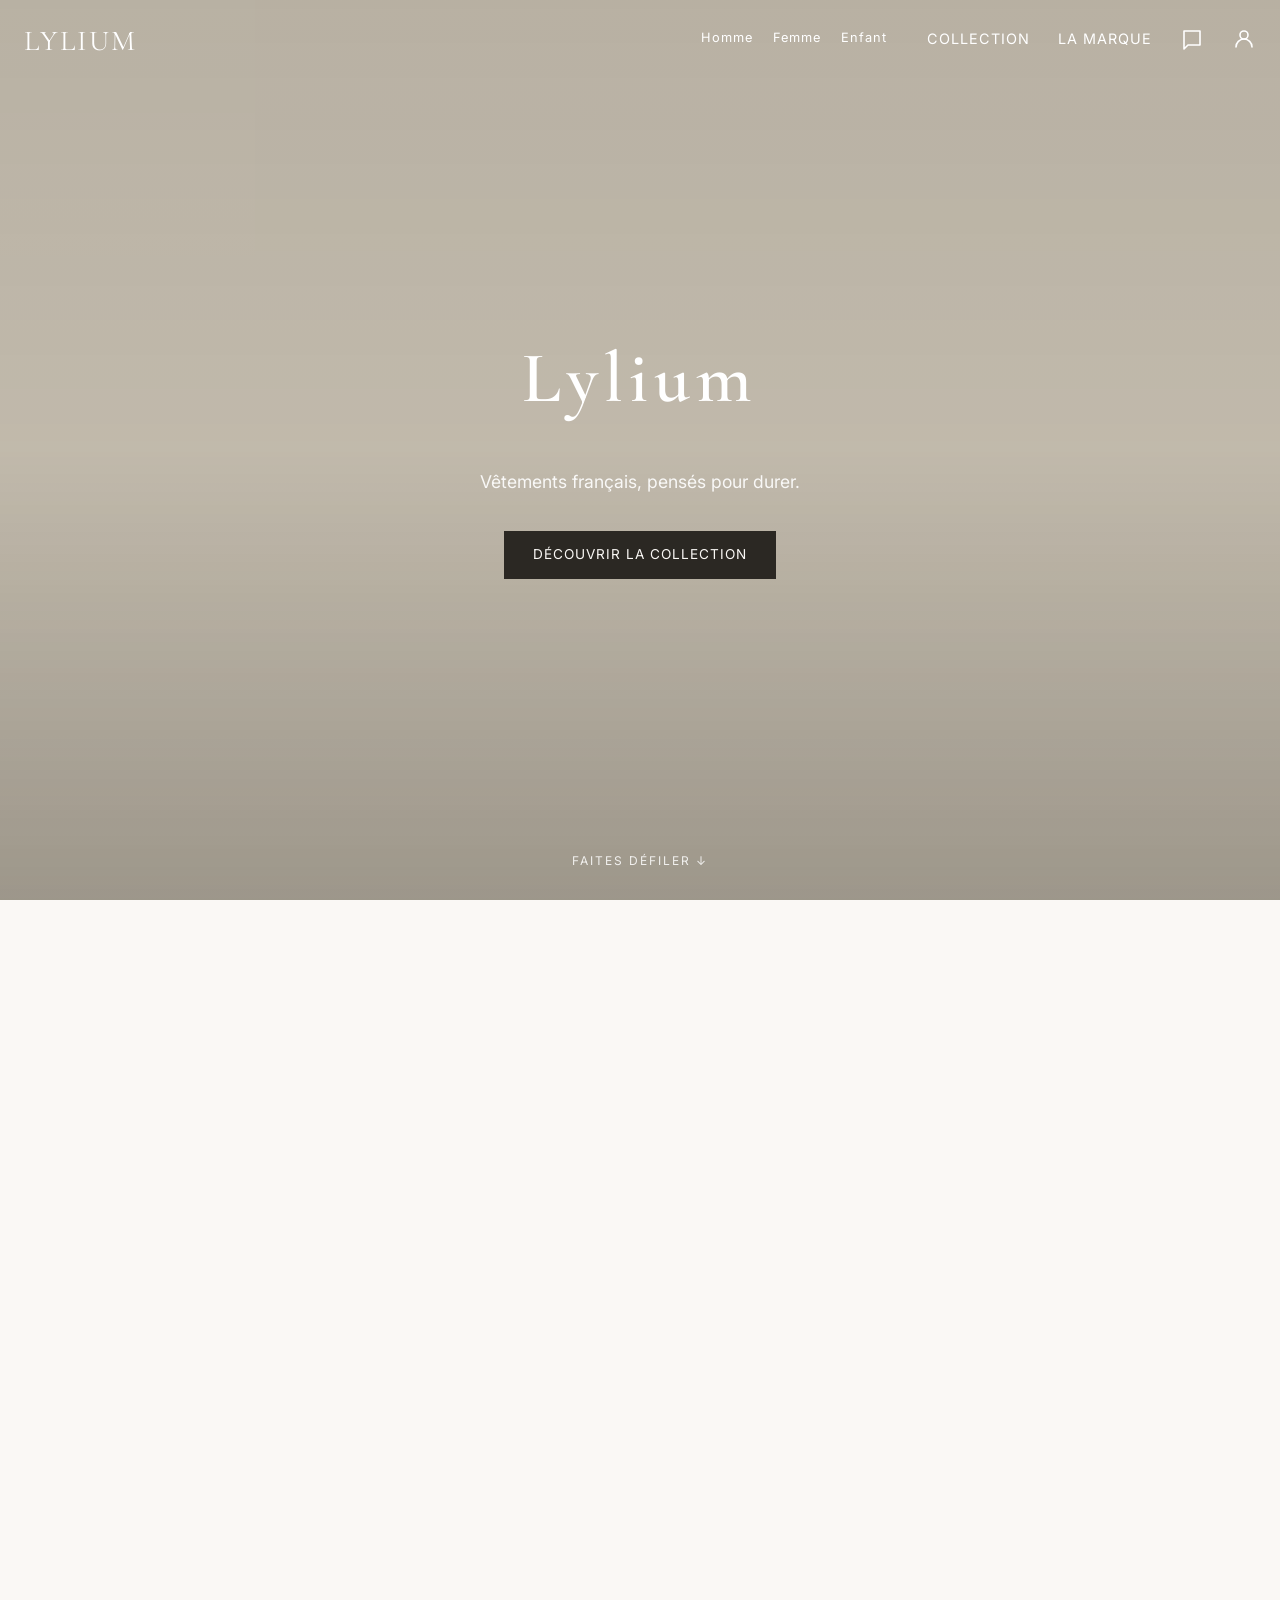
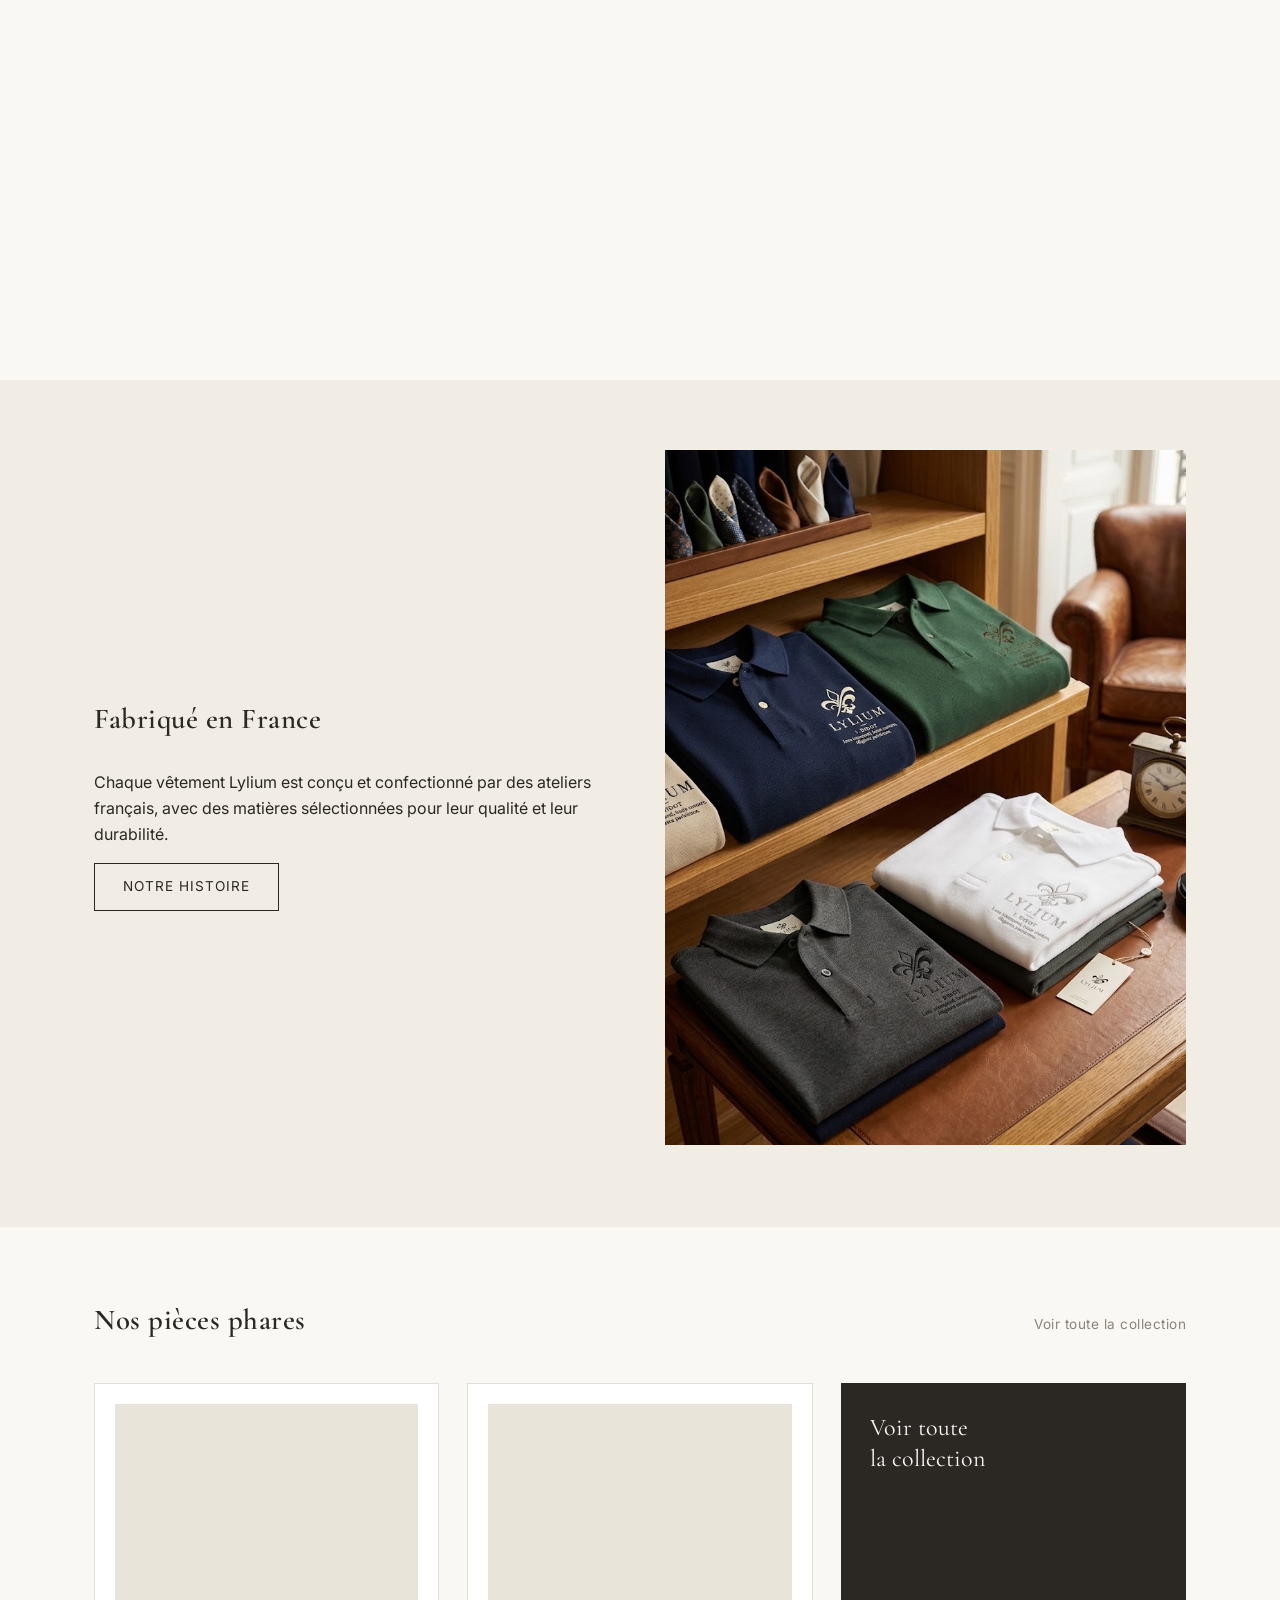
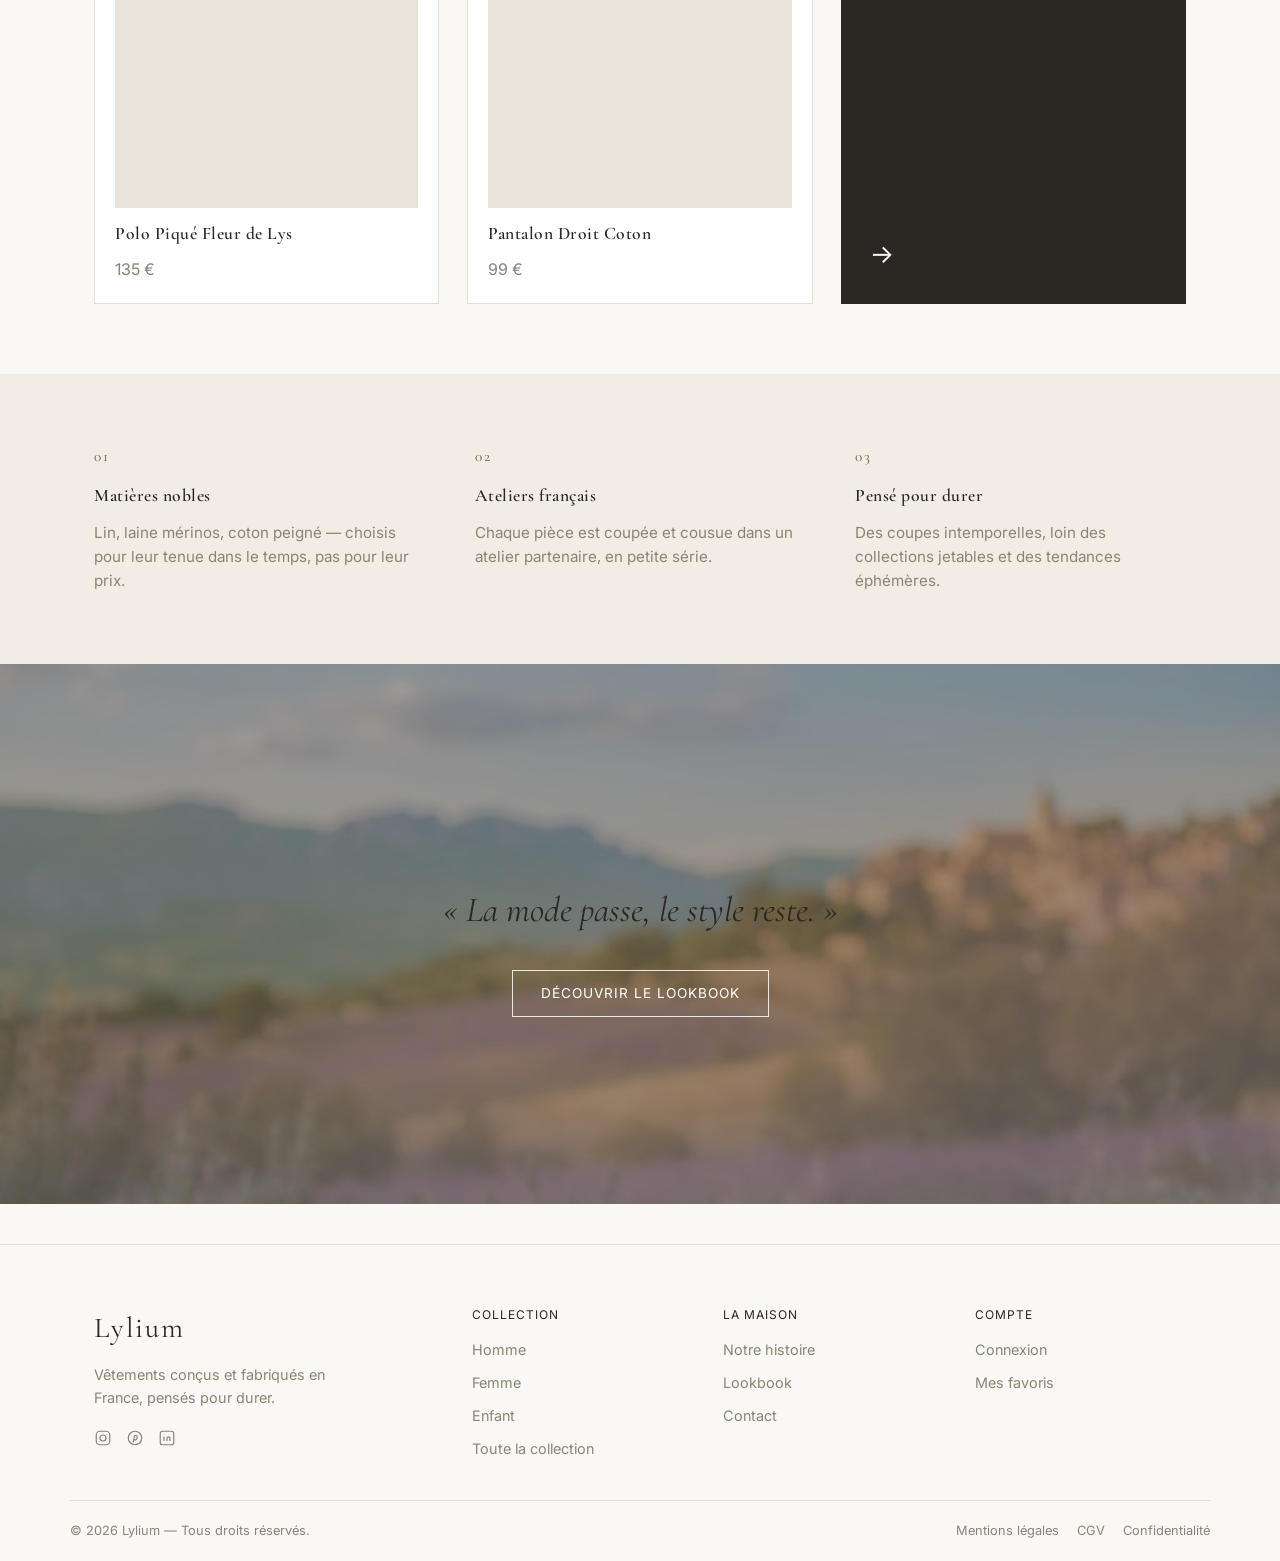
==== docs/index.html @ b800bff7 "Ajout d'une démo statique de la home dans docs/ pour GitHub Pages Co-Authored-By: Claude Sonnet 5 <n" ====
<!DOCTYPE html>
<html lang="fr">

<head>
    <meta charset="UTF-8">
    <meta name="viewport" content="width=device-width, initial-scale=1.0">

    <title>Accueil — Lylium</title>

    <meta name="description" content="Lylium, vêtements conçus et fabriqués en France.">

    <link rel="stylesheet" href="css/style.css">
</head>

<body class="page-home">
<header class="site-header">

    <nav class="navbar">

        <a href="index.html" class="logo">
            LYLIUM
        </a>

        <div class="category-nav">
            <a href="collection.html">Homme</a>
            <a href="collection.html">Femme</a>
            <a href="collection.html">Enfant</a>
        </div>

        <div class="main-nav">
            <a href="collection.html">Collection</a>
            <a href="collection.html">La marque</a>
            <a href="#" class="icon-link" aria-label="Contact">
                <svg xmlns="http://www.w3.org/2000/svg" width="24" height="24" viewBox="0 0 24 24" fill="none" stroke="currentColor" stroke-width="1.6" stroke-linecap="round" stroke-linejoin="round">
                    <path d="M4 4h16v14H8l-4 4V4z"/>
                </svg>
            </a>

            <a href="#" class="icon-link" aria-label="Connexion">
                <svg xmlns="http://www.w3.org/2000/svg" width="24" height="24" viewBox="0 0 24 24" fill="none" stroke="currentColor" stroke-width="1.6" stroke-linecap="round" stroke-linejoin="round">
                    <circle cx="12" cy="8" r="4"/>
                    <path d="M4 20c0-4.4 3.6-8 8-8s8 3.6 8 8"/>
                </svg>
            </a>
        </div>

        <button class="nav-toggle">
            ☰
        </button>

    </nav>

</header>
<div class="hero-pin-wrapper" id="heroPinWrapper">
    <section class="hero-zoom" id="heroZoom">
        <div class="hero-zoom-bg" id="heroZoomBg"></div>
        <div class="hero-zoom-overlay" id="heroZoomOverlay"></div>
        <div class="hero-zoom-content" id="heroZoomContent">
            <h1>Lylium</h1>
            <p class="subtitle">Vêtements français, pensés pour durer.</p>
            <a href="collection.html" class="btn">Découvrir la collection</a>
        </div>
        <span class="hero-scroll-hint" id="heroScrollHint">Faites défiler ↓</span>
    </section>
</div>

<section class="section section-alt">
    <div class="container two-col">
        <div>
            <h2 class="reveal">Fabriqué en France</h2>
            <p class="reveal" style="--reveal-delay:0.1s">Chaque vêtement Lylium est conçu et confectionné par des ateliers français,
               avec des matières sélectionnées pour leur qualité et leur durabilité.</p>
            <a href="collection.html" class="btn btn-outline reveal" style="--reveal-delay:0.2s">Notre histoire</a>
        </div>
        <div class="image-placeholder reveal reveal-image" style="background-image:url('images/ateliers.jpg');--reveal-delay:0.15s"></div>
    </div>
</section>

<section class="section">
    <div class="container">
        <div class="section-heading reveal">
            <h2>Nos pièces phares</h2>
            <a href="collection.html" class="link-underline">Voir toute la collection</a>
        </div>

        <div class="grid grid-3 featured-grid">
            <a href="collection.html" class="card produit-card reveal">
                <div class="card-image featured-image" style="--img:url('images/produits/polo-fleur-de-lys-vert.jpg')"></div>
                <h3>Polo Piqué Fleur de Lys</h3>
                <p class="prix">135 €</p>
            </a>
            <a href="collection.html" class="card produit-card reveal" style="--reveal-delay:0.1s">
                <div class="card-image featured-image" style="--img:url('images/produits/pantalon-coton.jpg')"></div>
                <h3>Pantalon Droit Coton</h3>
                <p class="prix">99 €</p>
            </a>
            <a href="collection.html" class="produit-cta reveal" style="--reveal-delay:0.2s">
                <span class="produit-cta-label">Voir toute<br>la collection</span>
                <span class="produit-cta-arrow" aria-hidden="true">→</span>
            </a>
        </div>
    </div>
</section>

<section class="section section-alt values-section">
    <div class="container">
        <div class="values-grid">
            <div class="value-item reveal">
                <span class="value-index">01</span>
                <h3>Matières nobles</h3>
                <p>Lin, laine mérinos, coton peigné — choisis pour leur tenue dans le temps, pas pour leur prix.</p>
            </div>
            <div class="value-item reveal" style="--reveal-delay:0.12s">
                <span class="value-index">02</span>
                <h3>Ateliers français</h3>
                <p>Chaque pièce est coupée et cousue dans un atelier partenaire, en petite série.</p>
            </div>
            <div class="value-item reveal" style="--reveal-delay:0.24s">
                <span class="value-index">03</span>
                <h3>Pensé pour durer</h3>
                <p>Des coupes intemporelles, loin des collections jetables et des tendances éphémères.</p>
            </div>
        </div>
    </div>
</section>

<section class="editorial-banner reveal">
    <div class="editorial-bg" style="background-image:url('images/homme-hero.jpg')"></div>
    <div class="editorial-overlay"></div>
    <div class="editorial-content">
        <p class="editorial-quote">« La mode passe, le style reste. »</p>
        <a href="collection.html" class="btn">Découvrir le lookbook</a>
    </div>
</section>

<footer class="site-footer">
    <div class="container footer-grid">

        <div class="footer-brand">
            <span class="logo">Lylium</span>
            <p>Vêtements conçus et fabriqués en France, pensés pour durer.</p>

            <div class="footer-social">
                <a href="#" aria-label="Instagram">
                    <svg xmlns="http://www.w3.org/2000/svg" width="18" height="18" viewBox="0 0 24 24" fill="none" stroke="currentColor" stroke-width="1.6">
                        <rect x="3" y="3" width="18" height="18" rx="5"/>
                        <circle cx="12" cy="12" r="4"/>
                        <circle cx="17.2" cy="6.8" r="0.6" fill="currentColor" stroke="none"/>
                    </svg>
                </a>
                <a href="#" aria-label="Pinterest">
                    <svg xmlns="http://www.w3.org/2000/svg" width="18" height="18" viewBox="0 0 24 24" fill="none" stroke="currentColor" stroke-width="1.6">
                        <circle cx="12" cy="12" r="9"/>
                        <path d="M9.5 18c1-3.5 1.5-6 1.5-7.5a2 2 0 1 1 4 .3c0 1.5-1 4-2.2 4-1 0 -1.3-.7-1-1.7"/>
                    </svg>
                </a>
                <a href="#" aria-label="LinkedIn">
                    <svg xmlns="http://www.w3.org/2000/svg" width="18" height="18" viewBox="0 0 24 24" fill="none" stroke="currentColor" stroke-width="1.6">
                        <rect x="3" y="3" width="18" height="18" rx="3"/>
                        <line x1="8" y1="10" x2="8" y2="16"/>
                        <circle cx="8" cy="7" r="0.6" fill="currentColor" stroke="none"/>
                        <path d="M12 16v-3.5a2 2 0 0 1 4 0V16"/>
                    </svg>
                </a>
            </div>
        </div>

        <div class="footer-col">
            <span class="footer-col-title">Collection</span>
            <a href="collection.html">Homme</a>
            <a href="collection.html">Femme</a>
            <a href="collection.html">Enfant</a>
            <a href="collection.html">Toute la collection</a>
        </div>

        <div class="footer-col">
            <span class="footer-col-title">La maison</span>
            <a href="collection.html">Notre histoire</a>
            <a href="collection.html">Lookbook</a>
            <a href="#">Contact</a>
        </div>

        <div class="footer-col">
            <span class="footer-col-title">Compte</span>
            <a href="#">Connexion</a>
            <a href="#">Mes favoris</a>
        </div>

    </div>

    <div class="container footer-bottom">
        <p class="copyright">&copy; 2026 Lylium — Tous droits réservés.</p>
        <div class="footer-legal">
            <a href="#">Mentions légales</a>
            <a href="#">CGV</a>
            <a href="#">Confidentialité</a>
        </div>
    </div>
</footer>

<script src="js/app.js"></script>
</body>
</html>
---- docs/css/style.css ----
@import url('https://fonts.googleapis.com/css2?family=Cormorant+Garamond:wght@400;500;600&family=Inter:wght@300;400;500&display=swap');

:root {
    --color-bg: #faf8f5;
    --color-text: #2b2823;
    --color-muted: #8a8378;
    --color-line: #e4dfd6;
    --color-accent: #6b5d4d;
    --font-serif: 'Cormorant Garamond', serif;
    --font-sans: 'Inter', sans-serif;
}

* { box-sizing: border-box; }

body {
    margin: 0;
    font-family: var(--font-sans);
    color: var(--color-text);
    background: var(--color-bg);
    line-height: 1.6;
}

h1, h2, h3 {
    font-family: var(--font-serif);
    font-weight: 600;
    letter-spacing: 0.5px;
    margin: 0 0 0.5em;
}

h1 { font-size: 2.4rem; }
h2 { font-size: 1.8rem; margin-bottom: 1em; }
h3 { font-size: 1.1rem; }

p { color: var(--color-text); }
.intro { color: var(--color-muted); margin-top: -0.5em; margin-bottom: 2em; }

a { color: inherit; text-decoration: none; }

.container {
    max-width: 1140px;
    margin: 0 auto;
    padding: 0 24px;
}

.narrow { max-width: 620px; }

/* Header / Navbar */
.site-header {
    border-bottom: 1px solid var(--color-line);
    background: var(--color-bg);
    position: sticky;
    top: 0;
    z-index: 10;

    transition: transform 0.3s ease, background 0.4s ease, border-color 0.4s ease;
}

.site-header.hidden {
    transform: translateY(-100%);
}

.navbar {
    display: flex;
    align-items: center;
    gap: 40px;
    padding: 18px 24px;
}

/* Classe ajoutée en JavaScript pour masquer la navbar */
.navbar.hidden {
  transform: translateY(-100%); /* Pousse la navbar hors de l'écran */
}

.logo {
    font-family: var(--font-serif);
    font-size: 1.8rem;
    letter-spacing: 2px;
}

.main-nav {
    display: flex;
    gap: 28px;
}

.category-nav {
    display: flex;
    gap: 18px;
    margin-left: auto;
}

.category-nav a {
    font-size: 0.8rem;
    letter-spacing: 1px;
    color: var(--color-muted);
    padding-left: 2px;
    padding-bottom: 4px;
    border-bottom: 1px solid transparent;
}


.main-nav a {
    font-size: 0.9rem;
    text-transform: uppercase;
    letter-spacing: 1px;
    color: var(--color-muted);
    padding-bottom: 4px;
    border-bottom: 1px solid transparent;
}

.icon-link {
    display: inline-flex;
    align-items: center;
    color: var(--color-muted);
    padding-bottom: 4px;
    border-bottom: 1px solid transparent;
}

.icon-link:hover {
    color: var(--color-text);
    border-bottom-color: var(--color-accent);
}

.main-nav a:hover,
.main-nav a.active {
    color: var(--color-text);
    border-bottom-color: var(--color-accent);
}

.nav-toggle {
    display: none;
    background: none;
    border: none;
    font-size: 1.4rem;
    cursor: pointer;
}

/* Navbar transparente sur la home, opaque après le hero */
body.page-home .site-header {
    position: fixed;
    top: 0; left: 0; right: 0;
    background: transparent;
    border-bottom-color: transparent;
}

body.page-home .site-header .logo,
body.page-home .site-header .category-nav a,
body.page-home .site-header .main-nav a,
body.page-home .site-header .icon-link,
body.page-home .site-header .nav-toggle {
    color: #fff;
    transition: color 0.4s ease;
}

body.page-home .site-header.scrolled {
    background: rgba(250, 248, 245, 0.92);
    backdrop-filter: blur(6px);
    border-bottom-color: var(--color-line);
}

body.page-home .site-header.scrolled .logo,
body.page-home .site-header.scrolled .category-nav a,
body.page-home .site-header.scrolled .main-nav a,
body.page-home .site-header.scrolled .icon-link,
body.page-home .site-header.scrolled .nav-toggle {
    color: var(--color-text);
}

/* Page de connexion */
.login-section {
    display: grid;
    grid-template-columns: 1.1fr 1fr;
    min-height: calc(100vh - 73px); /* hauteur de l'écran moins le header */
}

.login-visual {
    position: relative;
    background:
        linear-gradient(rgba(43, 40, 35, 0.35), rgba(43, 40, 35, 0.55)),
        url('/images/ateliers.jpg') center / cover no-repeat;
    display: flex;
    align-items: flex-end;
    padding: 50px;
}

.login-visual-overlay {
    color: #fff;
}

.login-visual-logo {
    color: #fff;
    font-size: 1.8rem;
}

.login-visual-quote {
    margin-top: 20px;
    max-width: 360px;
    font-family: var(--font-serif);
    font-size: 1.2rem;
    font-style: italic;
    line-height: 1.5;
    color: #f2ede4;
}

.login-panel {
    display: flex;
    align-items: center;
    justify-content: center;
    padding: 40px;
    background: var(--color-bg);
}

.login-card {
    width: 100%;
    max-width: 360px;
}

.login-card h1 {
    font-size: 2rem;
    margin-bottom: 0.3em;
}

.login-card .intro {
    margin-bottom: 2em;
}

.google-btn-wrap {
    margin-bottom: 24px;
}

.login-footnote {
    font-size: 0.8rem;
    color: var(--color-muted);
    margin-top: 18px;
}

.login-back {
    display: inline-block;
    margin-top: 30px;
    font-size: 0.85rem;
    color: var(--color-muted);
    border-bottom: 1px solid transparent;
}

.login-back:hover {
    color: var(--color-text);
    border-bottom-color: var(--color-accent);
}

@media (max-width: 800px) {
    .login-section {
        grid-template-columns: 1fr;
    }
    .login-visual {
        min-height: 240px;
    }
}

/* Fond plein page pour une catégorie */
body.page-homme {
    position: relative;
}

body.page-homme::before {
    content: "";
    position: fixed;
    inset: 0;
    z-index: -1;
    background:
        linear-gradient(rgba(250, 248, 245, 0.88), rgba(250, 248, 245, 0.88)),
        url('/images/homme-hero.jpg') center top / cover no-repeat;
}

body.page-homme .site-header {
    background: rgba(250, 248, 245, 0.75);
    backdrop-filter: blur(6px);
}

.category-title-block {
    padding-top: 60px;
    padding-bottom: 30px;
}

.category-title-block .breadcrumb {
    font-size: 0.8rem;
    color: var(--color-muted);
    margin-bottom: 12px;
}

.category-title-block .breadcrumb a {
    color: var(--color-muted);
    text-decoration: underline;
}

/* Page contact */
.contact-section {
    display: grid;
    grid-template-columns: 1.1fr 1fr;
    min-height: calc(100vh - 73px);
}

.contact-visual {
    position: relative;
    background:
        linear-gradient(rgba(43, 40, 35, 0.4), rgba(43, 40, 35, 0.55)),
        url('/images/ateliers.jpg') center / cover no-repeat;
    display: flex;
    align-items: flex-end;
    padding: 50px;
}

.contact-visual-overlay { color: #fff; width: 100%; }

.contact-visual-logo { color: #fff; font-size: 1.8rem; }

.contact-info {
    margin-top: 40px;
    display: flex;
    flex-direction: column;
    gap: 20px;
}

.contact-info-label {
    display: block;
    font-size: 0.75rem;
    text-transform: uppercase;
    letter-spacing: 1px;
    color: rgba(255,255,255,0.7);
    margin-bottom: 4px;
}

.contact-info-item p {
    color: #f2ede4;
    margin: 0;
    font-family: var(--font-serif);
    font-size: 1.05rem;
}

.contact-panel {
    display: flex;
    align-items: center;
    justify-content: center;
    padding: 40px;
    background: var(--color-bg);
}

.contact-card {
    width: 100%;
    max-width: 420px;
}

.contact-card h1 {
    font-size: 2rem;
    margin-bottom: 0.3em;
}

.contact-card .intro {
    margin-bottom: 2em;
}

@media (max-width: 800px) {
    .contact-section {
        grid-template-columns: 1fr;
    }
    .contact-visual {
        min-height: 280px;
    }
}

/* Hero du compte */
.account-hero {
    background:
        linear-gradient(rgba(43, 40, 35, 0.25), rgba(43, 40, 35, 0.45)),
        url('/images/ateliers.jpg') center / cover no-repeat;
    padding: 60px 0 0;
}

.account-hero-overlay { color: #fff; }

.account-hero-top {
    display: flex;
    align-items: baseline;
    justify-content: space-between;
    flex-wrap: wrap;
    gap: 16px;
    margin-bottom: 30px;
}

.account-hero-top h1 {
    color: #fff;
    font-size: 2rem;
    margin: 0;
}

.account-logout-link {
    font-size: 0.85rem;
    color: #f2ede4;
    text-decoration: underline;
    white-space: nowrap;
}

.account-tabs {
    display: flex;
    gap: 30px;
    border-top: 1px solid rgba(255,255,255,0.25);
    padding: 18px 0;
    flex-wrap: wrap;
}

.account-tabs a,
.account-tab-disabled {
    font-size: 0.9rem;
    color: rgba(255,255,255,0.7);
    padding-bottom: 4px;
    border-bottom: 1px solid transparent;
}

.account-tabs a:hover,
.account-tabs a.active {
    color: #fff;
    border-bottom-color: #fff;
}

.account-tab-disabled {
    color: rgba(255,255,255,0.35);
    cursor: default;
}

/* Dashboard */
.account-dashboard {
    display: grid;
    grid-template-columns: 2fr 1fr;
    gap: 40px;
    align-items: start;
}

.account-block-header {
    display: flex;
    justify-content: space-between;
    align-items: baseline;
    margin-bottom: 20px;
}

.account-see-all {
    font-size: 0.85rem;
    color: var(--color-muted);
    text-decoration: underline;
    white-space: nowrap;
}

.account-empty {
    background: #fff;
    border: 1px solid var(--color-line);
    padding: 40px;
    text-align: center;
}

.account-empty p { color: var(--color-muted); margin-bottom: 1em; }

.account-profile-card {
    background: #fff;
    border: 1px solid var(--color-line);
    padding: 30px;
    text-align: center;
}

.account-avatar-lg {
    width: 72px;
    height: 72px;
    border-radius: 50%;
    background: var(--color-accent);
    color: #fff;
    display: flex;
    align-items: center;
    justify-content: center;
    font-family: var(--font-serif);
    font-size: 1.8rem;
    margin: 10px auto 16px;
}

.account-profile-name {
    font-family: var(--font-serif);
    font-size: 1.2rem;
    margin: 0 0 4px;
}

.account-profile-email {
    color: var(--color-muted);
    margin: 0 0 12px;
    font-size: 0.9rem;
}

.account-profile-since {
    font-size: 0.8rem;
    color: var(--color-muted);
    border-top: 1px solid var(--color-line);
    padding-top: 12px;
    margin: 0;
}

@media (max-width: 800px) {
    .account-dashboard { grid-template-columns: 1fr; }
}

/* Hero plein écran avec zoom au scroll (page d'accueil) */
/* Hero épinglé avec zoom + fondu au scroll */
.hero-pin-wrapper {
    position: relative;
    height: 220vh; /* plus c'est grand, plus l'effet dure longtemps au scroll */
}

.hero-zoom {
    position: sticky;
    top: 0;
    height: 100vh;
    overflow: hidden;
}

.hero-zoom-bg {
    position: absolute;
    inset: 0;
    background-image: url('/images/hero.jpg');
    background-size: cover;
    background-position: 38% 62%;
    background-color: #cfc7b8;
    transform: scale(1);
    transform-origin: 38% 62%;
    filter: blur(0px) brightness(1);
    will-change: transform, filter;
}


.hero-zoom-overlay {
    position: absolute;
    inset: 0;
    background: linear-gradient(180deg, rgba(43,40,35,0.25) 0%, rgba(43,40,35,0.15) 50%, rgba(43,40,35,0.55) 100%);
    opacity: 0.55;
    will-change: opacity;
}

.hero-zoom-content {
    position: relative;
    z-index: 2;
    height: 100%;
    display: flex;
    flex-direction: column;
    align-items: center;
    justify-content: center;
    text-align: center;
    color: #fff;
    will-change: opacity;
}

.hero-zoom-content h1 {
    color: #fff;
    font-size: 4.5rem;
    letter-spacing: 6px;
    margin-bottom: 0.2em;
}

.hero-zoom-content .subtitle {
    color: rgba(255,255,255,0.9);
    font-size: 1.1rem;
    margin-bottom: 2em;
}

/* Entrée en fondu-cascade au chargement de la page (indépendante du scroll) */
.hero-zoom-content h1,
.hero-zoom-content .subtitle,
.hero-zoom-content .btn {
    opacity: 0;
    animation: heroIntroUp 1s cubic-bezier(0.16, 0.8, 0.28, 1) forwards;
}
.hero-zoom-content h1 { animation-delay: 0.2s; }
.hero-zoom-content .subtitle { animation-delay: 0.45s; }
.hero-zoom-content .btn { animation-delay: 0.65s; }

@keyframes heroIntroUp {
    from { opacity: 0; transform: translateY(18px); }
    to { opacity: 1; transform: translateY(0); }
}

.hero-scroll-hint {
    position: absolute;
    bottom: 30px;
    left: 50%;
    transform: translateX(-50%);
    color: rgba(255,255,255,0.85);
    font-size: 0.75rem;
    letter-spacing: 2px;
    text-transform: uppercase;
    z-index: 2;
    opacity: 0;
    animation: heroHintIn 0.8s cubic-bezier(0.16, 0.8, 0.28, 1) 0.9s forwards,
               bounceHint 2s ease-in-out 1.8s infinite;
}

@keyframes heroHintIn {
    to { opacity: 1; }
}

@keyframes bounceHint {
    0%, 100% { transform: translate(-50%, 0); }
    50% { transform: translate(-50%, 8px); }
}

@media (max-width: 800px) {
    .hero-pin-wrapper { height: 220vh; }
    .hero-zoom-content h1 { font-size: 2.8rem; letter-spacing: 3px; }
}

/* Apparition dynamique des sections au scroll (déclenchée en JS via IntersectionObserver) */
/* --reveal-delay (ex: style="--reveal-delay:0.15s") permet d'échelonner plusieurs éléments */
.reveal {
    opacity: 0;
    transform: translateY(40px);
    transition: opacity 0.9s cubic-bezier(0.16, 0.8, 0.28, 1) var(--reveal-delay, 0s),
                transform 0.9s cubic-bezier(0.16, 0.8, 0.28, 1) var(--reveal-delay, 0s);
}

.reveal-visible {
    opacity: 1;
    transform: translateY(0);
}

/* Variante pour les visuels : léger zoom-out en écho à l'effet du hero */
.reveal-image {
    transform: translateY(40px) scale(1.08);
}

.reveal-image.reveal-visible {
    transform: translateY(0) scale(1);
}

/* Confort visuel : on désactive les animations non essentielles si l'utilisateur le demande */
@media (prefers-reduced-motion: reduce) {
    .reveal, .reveal-image {
        transition: none;
        opacity: 1;
        transform: none;
    }
    .hero-zoom-content h1,
    .hero-zoom-content .subtitle,
    .hero-zoom-content .btn,
    .hero-scroll-hint {
        animation: none;
        opacity: 1;
    }
    .editorial-bg { animation: none; }
}

/* Buttons */
.btn {
    display: inline-block;
    padding: 12px 28px;
    background: var(--color-text);
    color: var(--color-bg);
    text-transform: uppercase;
    letter-spacing: 1px;
    font-size: 0.85rem;
    border: 1px solid var(--color-text);
    cursor: pointer;
}

.btn:hover { opacity: 0.85; }

.btn-outline {
    background: transparent;
    color: var(--color-text);
}

/* Sections */
.section { padding: 70px 0; }
.section-alt { background: #f2ede4; }

.two-col {
    display: grid;
    grid-template-columns: 1fr 1fr;
    gap: 50px;
    align-items: center;
}

/* Page d'accueil — sections additionnelles */
.section-heading {
    display: flex;
    align-items: baseline;
    justify-content: space-between;
    gap: 24px;
    margin-bottom: 40px;
}

.section-heading h2 { margin-bottom: 0; }

.link-underline {
    position: relative;
    font-size: 0.85rem;
    letter-spacing: 0.5px;
    color: var(--color-muted);
    white-space: nowrap;
    transition: color 0.3s ease;
}

.link-underline::after {
    content: '';
    position: absolute;
    left: 0;
    right: 100%;
    bottom: -3px;
    height: 1px;
    background: var(--color-text);
    transition: right 0.4s cubic-bezier(0.16, 0.8, 0.28, 1);
}

.link-underline:hover { color: var(--color-text); }
.link-underline:hover::after { right: 0; }

/* Produits phares */
.featured-grid .produit-card {
    transition: transform 0.5s cubic-bezier(0.16, 0.8, 0.28, 1), box-shadow 0.5s ease;
}

.featured-grid .produit-card:hover {
    transform: translateY(-6px);
    box-shadow: 0 24px 48px -28px rgba(43, 40, 35, 0.35);
}

.featured-image {
    position: relative;
    overflow: hidden;
    background-image: none;
}

.featured-image::before {
    content: '';
    position: absolute;
    inset: -4%;
    background-image: var(--img);
    background-size: cover;
    background-position: center;
    transition: transform 0.7s cubic-bezier(0.16, 0.8, 0.28, 1);
}

.featured-grid .produit-card:hover .featured-image::before {
    transform: scale(1.08);
}

.produit-cta {
    display: flex;
    flex-direction: column;
    justify-content: space-between;
    align-items: flex-start;
    padding: 28px;
    background: var(--color-text);
    color: var(--color-bg);
    border: 1px solid var(--color-text);
    min-height: 100%;
}

.produit-cta-label {
    font-family: var(--font-serif);
    font-size: 1.5rem;
    line-height: 1.3;
}

.produit-cta-arrow {
    font-size: 1.6rem;
    transition: transform 0.4s cubic-bezier(0.16, 0.8, 0.28, 1);
}

.produit-cta:hover .produit-cta-arrow { transform: translateX(8px); }

/* Nos valeurs */
.values-grid {
    display: grid;
    grid-template-columns: repeat(3, 1fr);
    gap: 50px;
}

.value-index {
    display: block;
    font-family: var(--font-serif);
    font-size: 0.95rem;
    color: var(--color-accent);
    letter-spacing: 2px;
    margin-bottom: 14px;
}

.value-item h3 { margin-bottom: 0.6em; }
.value-item p { color: var(--color-muted); font-size: 0.95rem; margin: 0; }

/* Bandeau éditorial */
.editorial-banner {
    position: relative;
    min-height: 60vh;
    display: flex;
    align-items: center;
    justify-content: center;
    overflow: hidden;
}

.editorial-bg {
    position: absolute;
    inset: 0;
    background-size: cover;
    background-position: center 30%;
    background-color: #cfc7b8;
    animation: slowZoom 24s ease-in-out infinite alternate;
}

@keyframes slowZoom {
    from { transform: scale(1); }
    to { transform: scale(1.08); }
}

.editorial-overlay {
    position: absolute;
    inset: 0;
    background: rgba(43, 40, 35, 0.45);
}

.editorial-content {
    position: relative;
    z-index: 1;
    text-align: center;
    color: #fff;
    padding: 60px 24px;
    max-width: 640px;
}

.editorial-quote {
    font-family: var(--font-serif);
    font-size: 2.2rem;
    font-style: italic;
    line-height: 1.4;
    margin-bottom: 1em;
}

.editorial-content .btn {
    background: transparent;
    border-color: rgba(255, 255, 255, 0.85);
    color: #fff;
}

.editorial-content .btn:hover {
    background: #fff;
    color: var(--color-text);
    opacity: 1;
}

@media (max-width: 800px) {
    .section-heading { flex-direction: column; align-items: flex-start; gap: 10px; }
    .values-grid { grid-template-columns: 1fr; gap: 36px; }
    .editorial-quote { font-size: 1.6rem; }
    .editorial-banner { min-height: 50vh; }
}

/* Grid / Cards */
.grid { display: grid; gap: 28px; }
.grid-3 { grid-template-columns: repeat(3, 1fr); }
.grid-4 { grid-template-columns: repeat(4, 1fr); }

.card {
    background: #fff;
    padding: 20px;
    border: 1px solid var(--color-line);
}

.produit-card { display: block; }

.card-image,
.image-placeholder {
    width: 100%;
    aspect-ratio: 3 / 4;
    background-size: cover;
    background-position: center;
    background-color: #e9e4da;
    margin-bottom: 12px;
}

.image-placeholder.large { aspect-ratio: 4 / 5; margin-bottom: 0; }

.prix { color: var(--color-muted); margin: 0; }
.prix-lg { font-size: 1.4rem; margin-bottom: 1em; }

.produit-fiche { align-items: start; }

/* Lookbook */
.lookbook-item { margin-bottom: 0; }

/* Contact form */
.contact-form {
    display: flex;
    flex-direction: column;
    gap: 6px;
}

.contact-form label {
    font-size: 0.85rem;
    text-transform: uppercase;
    letter-spacing: 1px;
    color: var(--color-muted);
    margin-top: 14px;
}

.contact-form input,
.contact-form textarea {
    padding: 10px 12px;
    border: 1px solid var(--color-line);
    background: #fff;
    font-family: var(--font-sans);
    font-size: 1rem;
    color: var(--color-text);
}

.contact-form button {
    margin-top: 22px;
    align-self: flex-start;
}

.alert {
    padding: 14px 18px;
    margin-bottom: 20px;
    border: 1px solid var(--color-line);
}

.alert-success { background: #e9f3e6; border-color: #b8d8ae; }
.alert-error { background: #f7e9e6; border-color: #e3b6ae; }

/* Footer enrichi */
.site-footer {
    border-top: 1px solid var(--color-line);
    padding: 60px 0 0;
    margin-top: 40px;
}

.footer-grid {
    display: grid;
    grid-template-columns: 1.6fr 1fr 1fr 1fr;
    gap: 40px;
    padding-bottom: 40px;
}

.footer-brand p {
    color: var(--color-muted);
    font-size: 0.9rem;
    max-width: 260px;
    margin: 12px 0 20px;
}

.footer-social {
    display: flex;
    gap: 14px;
}

.footer-social a {
    color: var(--color-muted);
    display: inline-flex;
}

.footer-social a:hover {
    color: var(--color-text);
}

.footer-col {
    display: flex;
    flex-direction: column;
    gap: 10px;
}

.footer-col-title {
    font-size: 0.75rem;
    text-transform: uppercase;
    letter-spacing: 1px;
    color: var(--color-text);
    margin-bottom: 4px;
}

.footer-col a {
    color: var(--color-muted);
    font-size: 0.9rem;
}

.footer-col a:hover {
    color: var(--color-text);
}

.footer-bottom {
    display: flex;
    justify-content: space-between;
    align-items: center;
    flex-wrap: wrap;
    gap: 12px;
    border-top: 1px solid var(--color-line);
    padding: 20px 0;
}

.footer-bottom .copyright {
    color: var(--color-muted);
    font-size: 0.8rem;
    margin: 0;
}

.footer-legal {
    display: flex;
    gap: 18px;
}

.footer-legal a {
    color: var(--color-muted);
    font-size: 0.8rem;
}

.footer-legal a:hover {
    color: var(--color-text);
}

@media (max-width: 800px) {
    .footer-grid {
        grid-template-columns: 1fr 1fr;
    }
    .footer-brand {
        grid-column: 1 / -1;
    }
}

/* Responsive */
@media (max-width: 800px) {
    .two-col { grid-template-columns: 1fr; }
    .grid-3, .grid-4 { grid-template-columns: repeat(2, 1fr); }

    .nav-toggle { display: block; }
    .main-nav {
        display: none;
        flex-direction: column;
        position: absolute;
        top: 100%;
        left: 0;
        right: 0;
        background: var(--color-bg);
        border-bottom: 1px solid var(--color-line);
        padding: 16px 24px;
    }
    .main-nav.open { display: flex; }
}
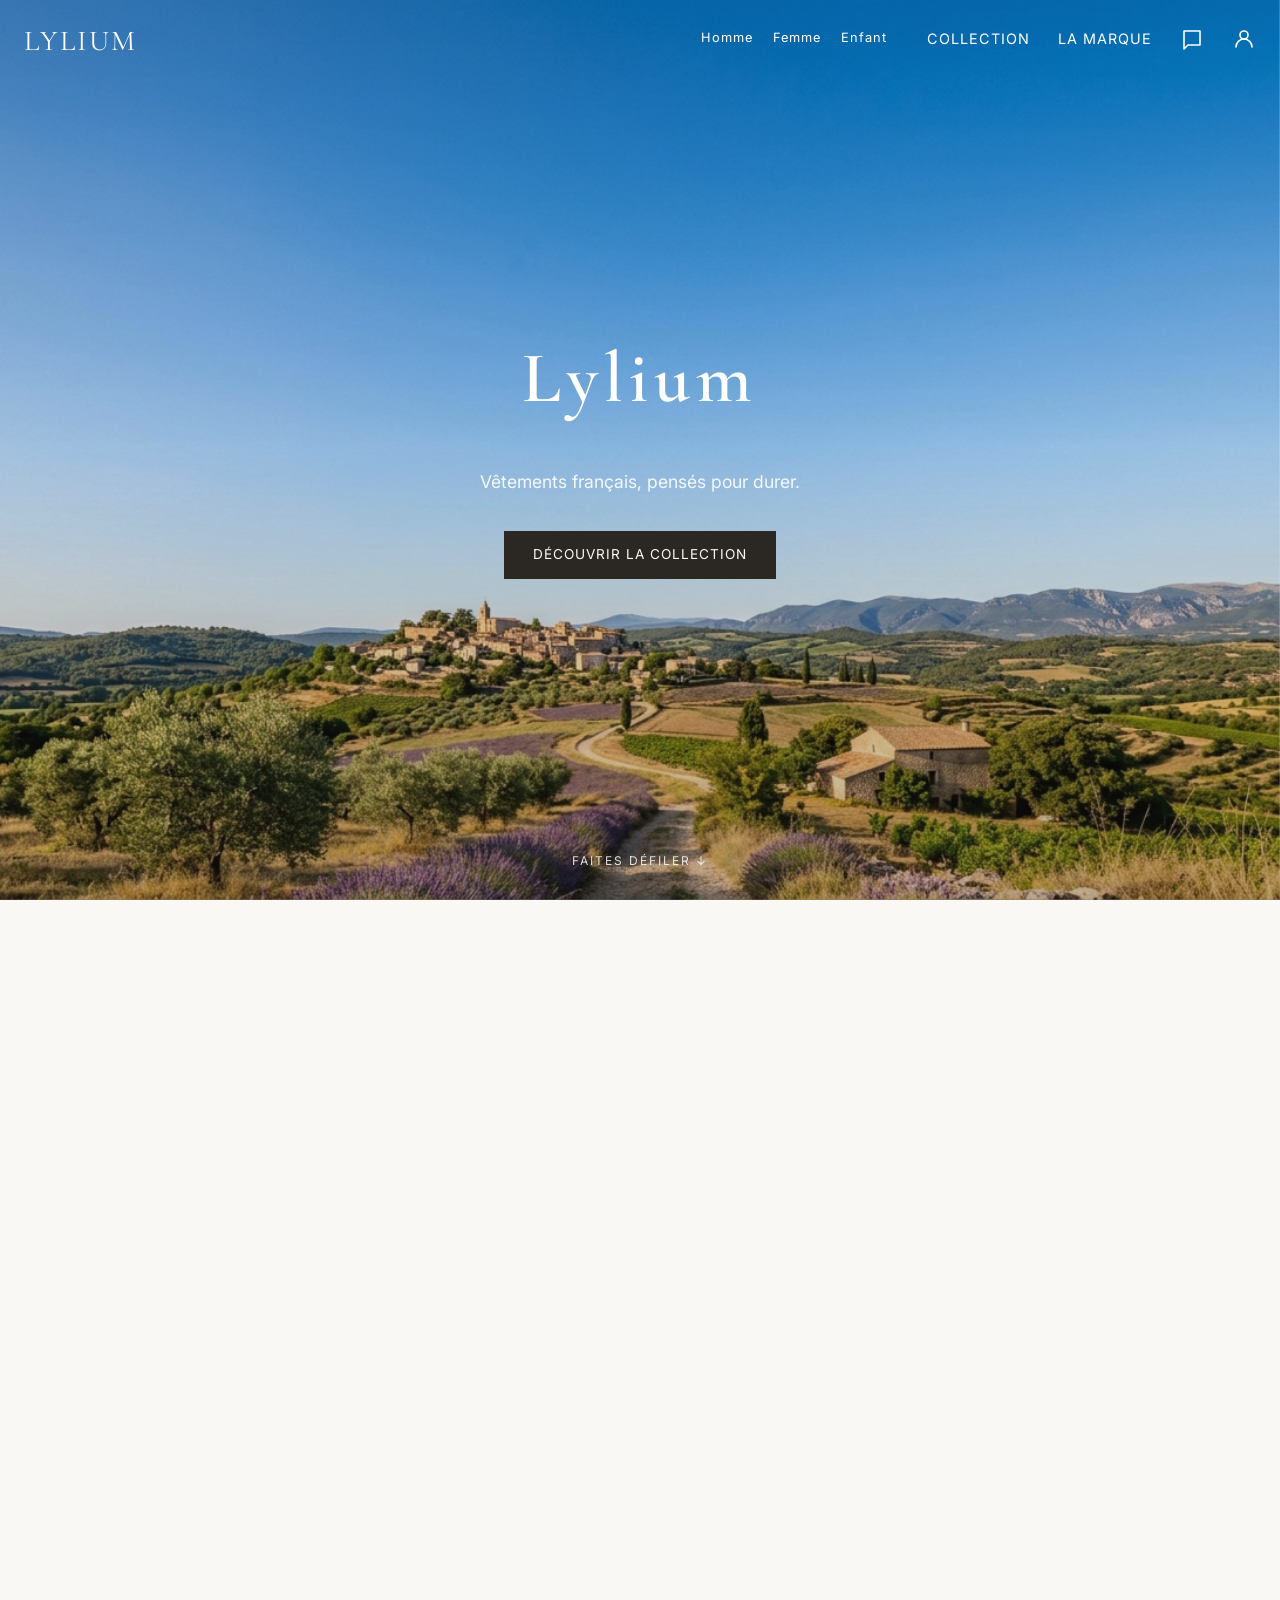
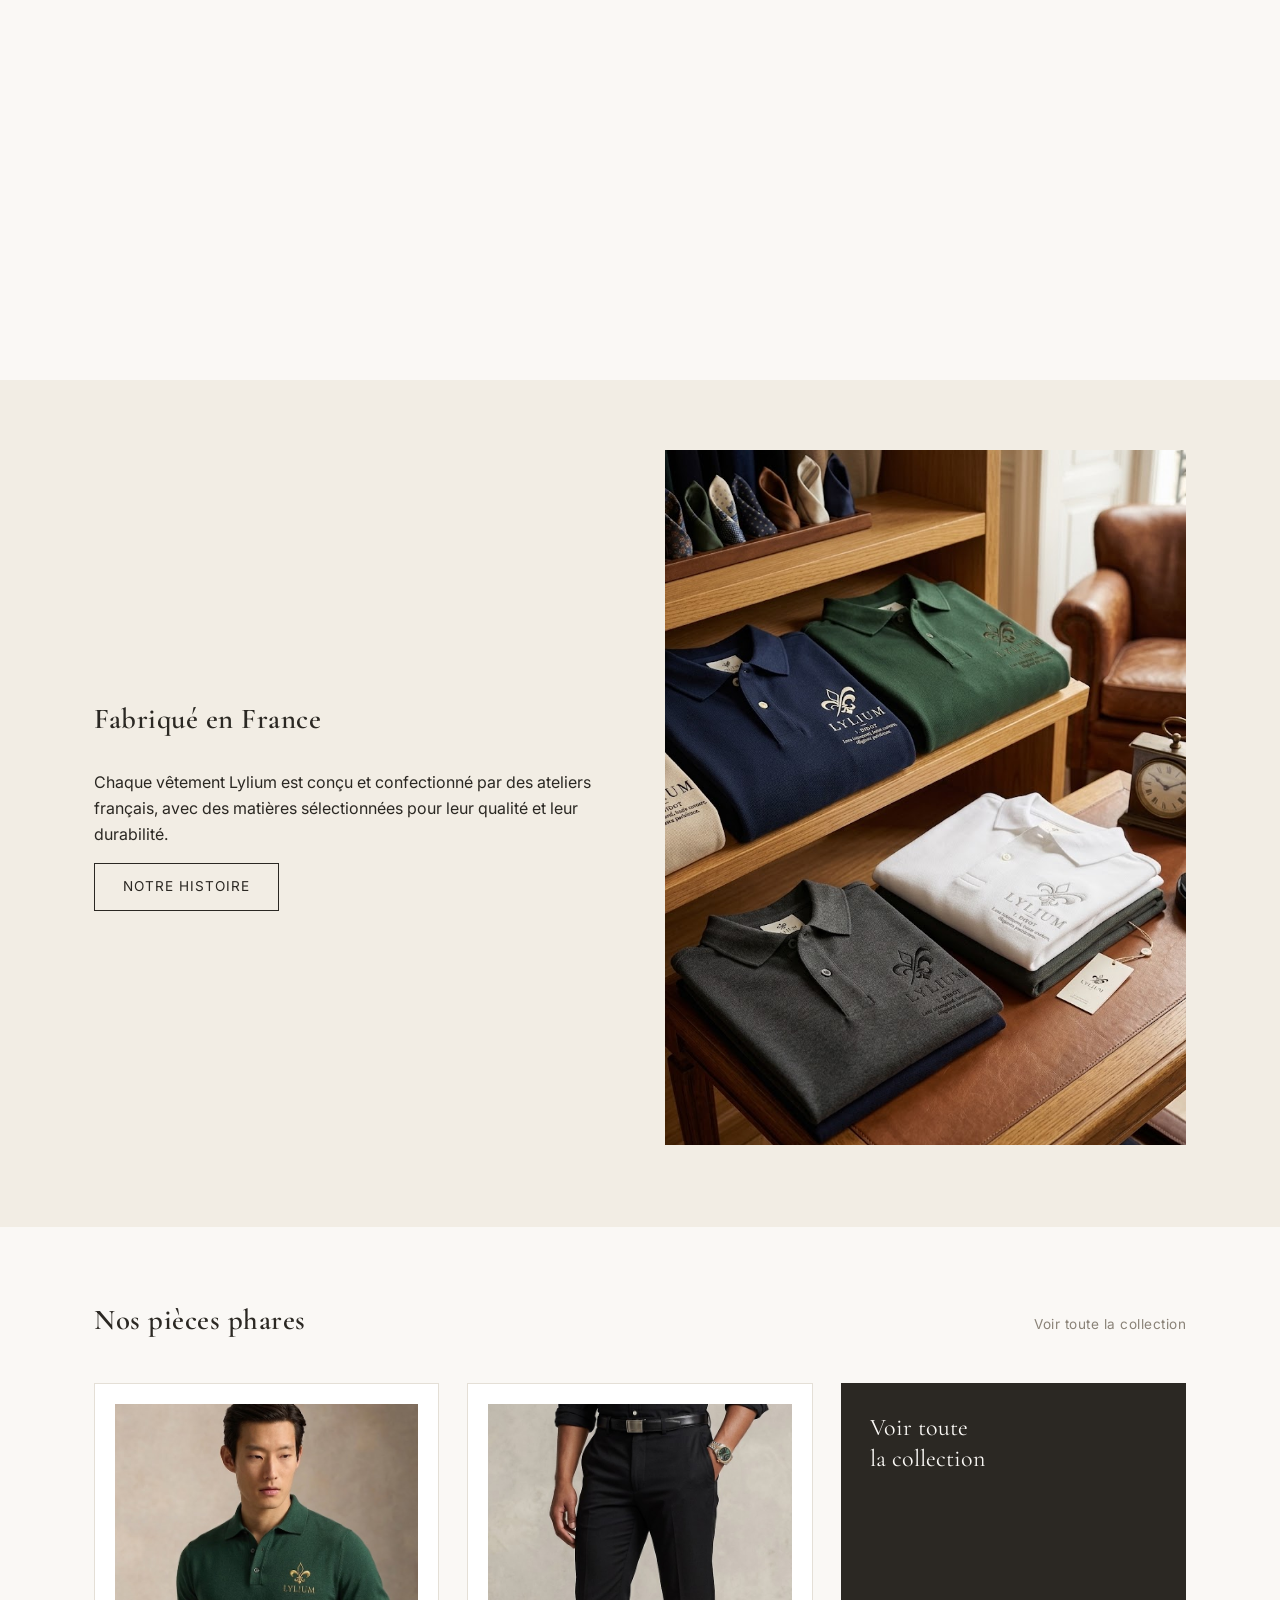
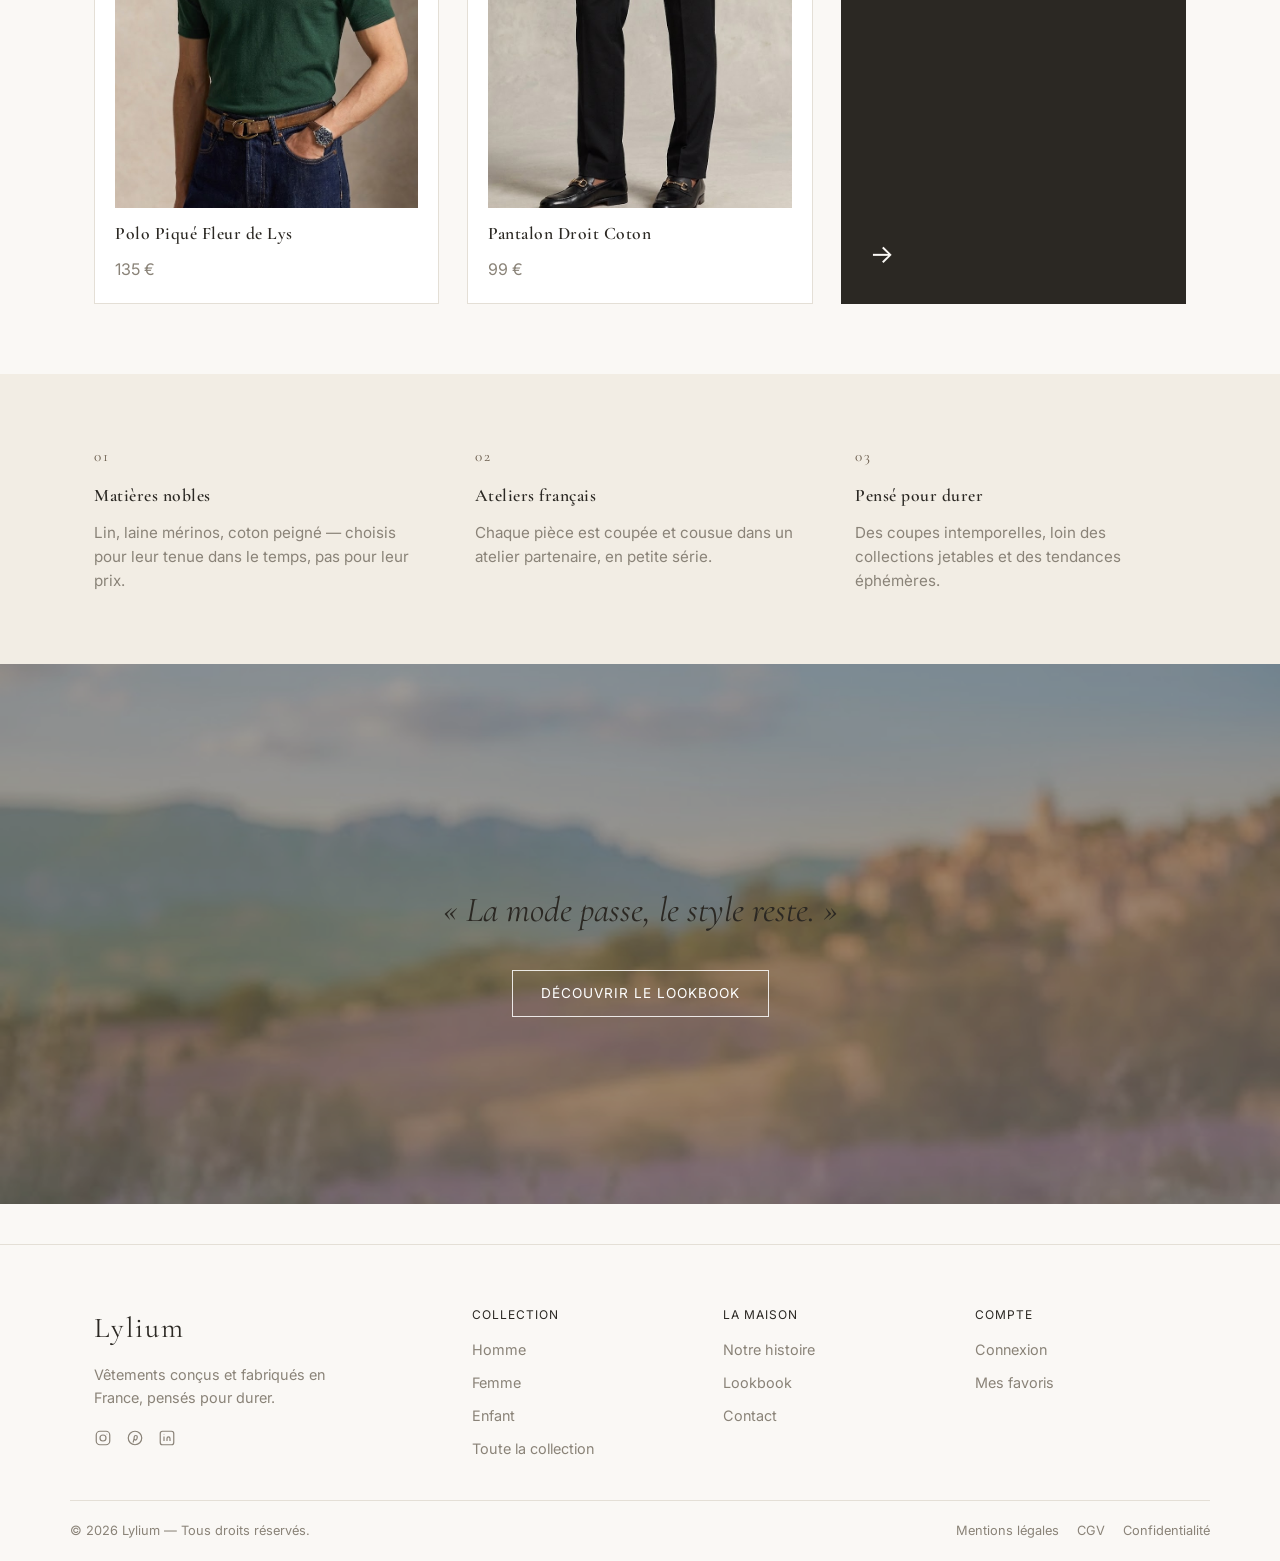
==== commit 5f5a31a5: "Fix: url() dans le CSS externe doivent remonter d'un dossier (css/ -> ../images/) Les chemins relati" ====
--- a/docs/index.html
+++ b/docs/index.html
@@ -85,12 +85,12 @@
 
         <div class="grid grid-3 featured-grid">
             <a href="collection.html" class="card produit-card reveal">
-                <div class="card-image featured-image" style="--img:url('images/produits/polo-fleur-de-lys-vert.jpg')"></div>
+                <div class="card-image featured-image" style="--img:url('../images/produits/polo-fleur-de-lys-vert.jpg')"></div>
                 <h3>Polo Piqué Fleur de Lys</h3>
                 <p class="prix">135 €</p>
             </a>
             <a href="collection.html" class="card produit-card reveal" style="--reveal-delay:0.1s">
-                <div class="card-image featured-image" style="--img:url('images/produits/pantalon-coton.jpg')"></div>
+                <div class="card-image featured-image" style="--img:url('../images/produits/pantalon-coton.jpg')"></div>
                 <h3>Pantalon Droit Coton</h3>
                 <p class="prix">99 €</p>
             </a>
--- a/docs/css/style.css
+++ b/docs/css/style.css
@@ -1,4 +1,4 @@
-@import url('https://fonts.googleapis.com/css2?family=Cormorant+Garamond:wght@400;500;600&family=Inter:wght@300;400;500&display=swap');
+﻿@import url('https://fonts.googleapis.com/css2?family=Cormorant+Garamond:wght@400;500;600&family=Inter:wght@300;400;500&display=swap');
 
 :root {
     --color-bg: #faf8f5;
@@ -66,9 +66,9 @@
     padding: 18px 24px;
 }
 
-/* Classe ajoutée en JavaScript pour masquer la navbar */
+/* Classe ajoutÃ©e en JavaScript pour masquer la navbar */
 .navbar.hidden {
-  transform: translateY(-100%); /* Pousse la navbar hors de l'écran */
+  transform: translateY(-100%); /* Pousse la navbar hors de l'Ã©cran */
 }
 
 .logo {
@@ -134,7 +134,7 @@
     cursor: pointer;
 }
 
-/* Navbar transparente sur la home, opaque après le hero */
+/* Navbar transparente sur la home, opaque aprÃ¨s le hero */
 body.page-home .site-header {
     position: fixed;
     top: 0; left: 0; right: 0;
@@ -169,14 +169,14 @@
 .login-section {
     display: grid;
     grid-template-columns: 1.1fr 1fr;
-    min-height: calc(100vh - 73px); /* hauteur de l'écran moins le header */
+    min-height: calc(100vh - 73px); /* hauteur de l'Ã©cran moins le header */
 }
 
 .login-visual {
     position: relative;
     background:
         linear-gradient(rgba(43, 40, 35, 0.35), rgba(43, 40, 35, 0.55)),
-        url('/images/ateliers.jpg') center / cover no-repeat;
+        url('../images/ateliers.jpg') center / cover no-repeat;
     display: flex;
     align-items: flex-end;
     padding: 50px;
@@ -255,7 +255,7 @@
     }
 }
 
-/* Fond plein page pour une catégorie */
+/* Fond plein page pour une catÃ©gorie */
 body.page-homme {
     position: relative;
 }
@@ -267,7 +267,7 @@
     z-index: -1;
     background:
         linear-gradient(rgba(250, 248, 245, 0.88), rgba(250, 248, 245, 0.88)),
-        url('/images/homme-hero.jpg') center top / cover no-repeat;
+        url('../images/homme-hero.jpg') center top / cover no-repeat;
 }
 
 body.page-homme .site-header {
@@ -302,7 +302,7 @@
     position: relative;
     background:
         linear-gradient(rgba(43, 40, 35, 0.4), rgba(43, 40, 35, 0.55)),
-        url('/images/ateliers.jpg') center / cover no-repeat;
+        url('../images/ateliers.jpg') center / cover no-repeat;
     display: flex;
     align-items: flex-end;
     padding: 50px;
@@ -370,7 +370,7 @@
 .account-hero {
     background:
         linear-gradient(rgba(43, 40, 35, 0.25), rgba(43, 40, 35, 0.45)),
-        url('/images/ateliers.jpg') center / cover no-repeat;
+        url('../images/ateliers.jpg') center / cover no-repeat;
     padding: 60px 0 0;
 }
 
@@ -501,8 +501,8 @@
     .account-dashboard { grid-template-columns: 1fr; }
 }
 
-/* Hero plein écran avec zoom au scroll (page d'accueil) */
-/* Hero épinglé avec zoom + fondu au scroll */
+/* Hero plein Ã©cran avec zoom au scroll (page d'accueil) */
+/* Hero Ã©pinglÃ© avec zoom + fondu au scroll */
 .hero-pin-wrapper {
     position: relative;
     height: 220vh; /* plus c'est grand, plus l'effet dure longtemps au scroll */
@@ -518,7 +518,7 @@
 .hero-zoom-bg {
     position: absolute;
     inset: 0;
-    background-image: url('/images/hero.jpg');
+    background-image: url('../images/hero.jpg');
     background-size: cover;
     background-position: 38% 62%;
     background-color: #cfc7b8;
@@ -563,7 +563,7 @@
     margin-bottom: 2em;
 }
 
-/* Entrée en fondu-cascade au chargement de la page (indépendante du scroll) */
+/* EntrÃ©e en fondu-cascade au chargement de la page (indÃ©pendante du scroll) */
 .hero-zoom-content h1,
 .hero-zoom-content .subtitle,
 .hero-zoom-content .btn {
@@ -608,8 +608,8 @@
     .hero-zoom-content h1 { font-size: 2.8rem; letter-spacing: 3px; }
 }
 
-/* Apparition dynamique des sections au scroll (déclenchée en JS via IntersectionObserver) */
-/* --reveal-delay (ex: style="--reveal-delay:0.15s") permet d'échelonner plusieurs éléments */
+/* Apparition dynamique des sections au scroll (dÃ©clenchÃ©e en JS via IntersectionObserver) */
+/* --reveal-delay (ex: style="--reveal-delay:0.15s") permet d'Ã©chelonner plusieurs Ã©lÃ©ments */
 .reveal {
     opacity: 0;
     transform: translateY(40px);
@@ -622,7 +622,7 @@
     transform: translateY(0);
 }
 
-/* Variante pour les visuels : léger zoom-out en écho à l'effet du hero */
+/* Variante pour les visuels : lÃ©ger zoom-out en Ã©cho Ã  l'effet du hero */
 .reveal-image {
     transform: translateY(40px) scale(1.08);
 }
@@ -631,7 +631,7 @@
     transform: translateY(0) scale(1);
 }
 
-/* Confort visuel : on désactive les animations non essentielles si l'utilisateur le demande */
+/* Confort visuel : on dÃ©sactive les animations non essentielles si l'utilisateur le demande */
 @media (prefers-reduced-motion: reduce) {
     .reveal, .reveal-image {
         transition: none;
@@ -679,7 +679,7 @@
     align-items: center;
 }
 
-/* Page d'accueil — sections additionnelles */
+/* Page d'accueil â€” sections additionnelles */
 .section-heading {
     display: flex;
     align-items: baseline;
@@ -787,7 +787,7 @@
 .value-item h3 { margin-bottom: 0.6em; }
 .value-item p { color: var(--color-muted); font-size: 0.95rem; margin: 0; }
 
-/* Bandeau éditorial */
+/* Bandeau Ã©ditorial */
 .editorial-banner {
     position: relative;
     min-height: 60vh;
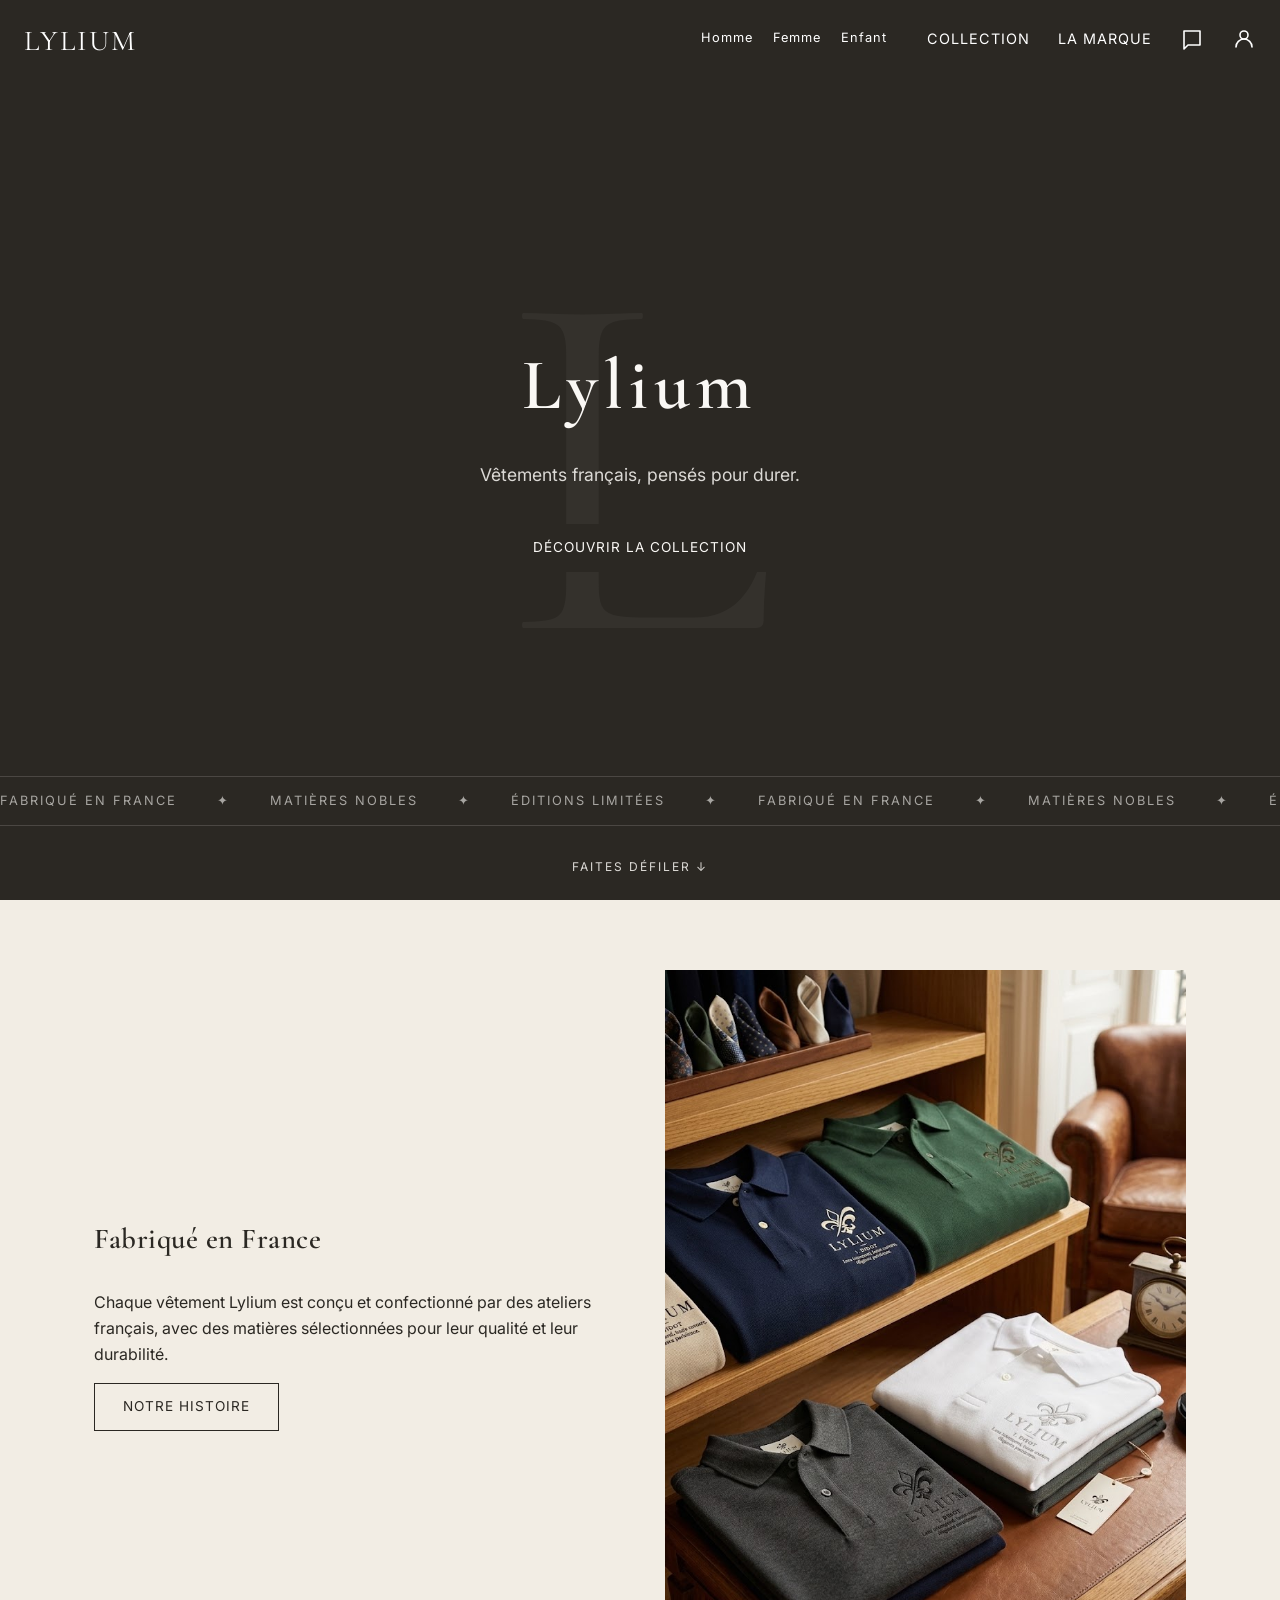
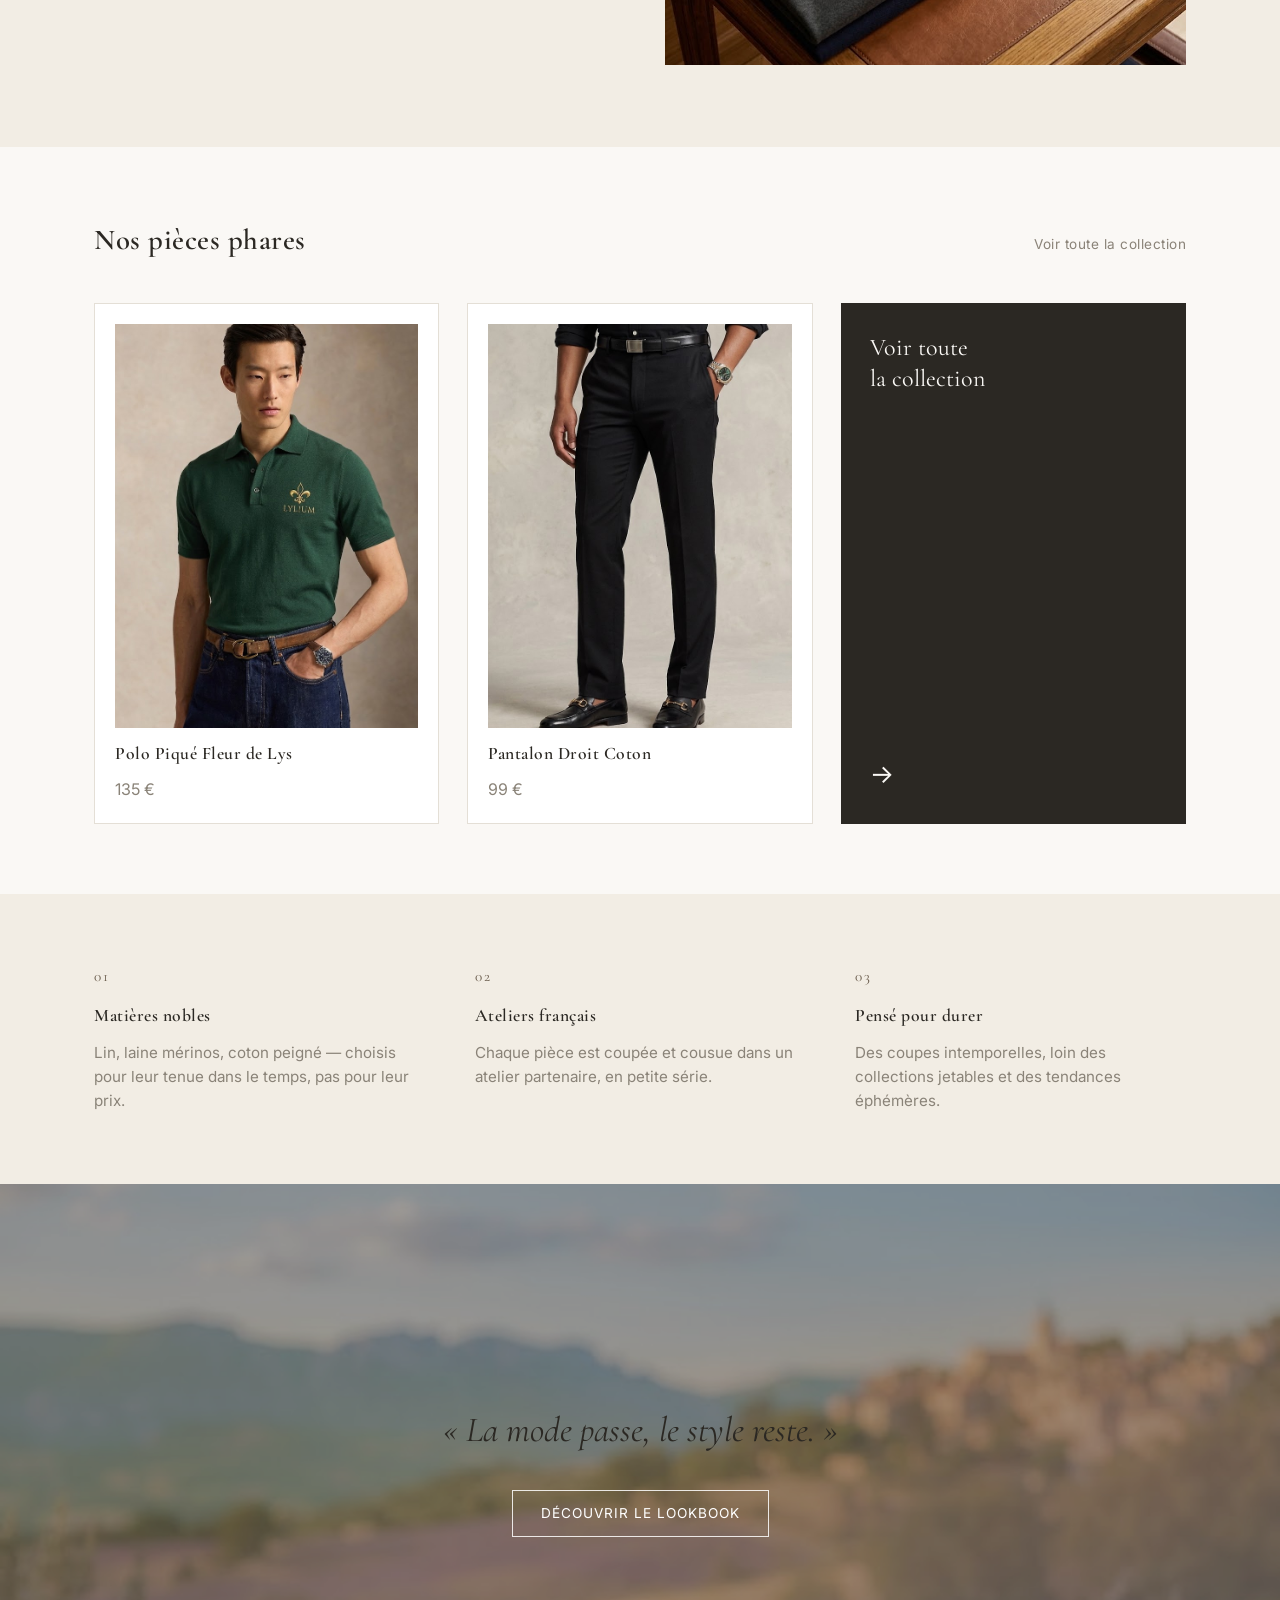
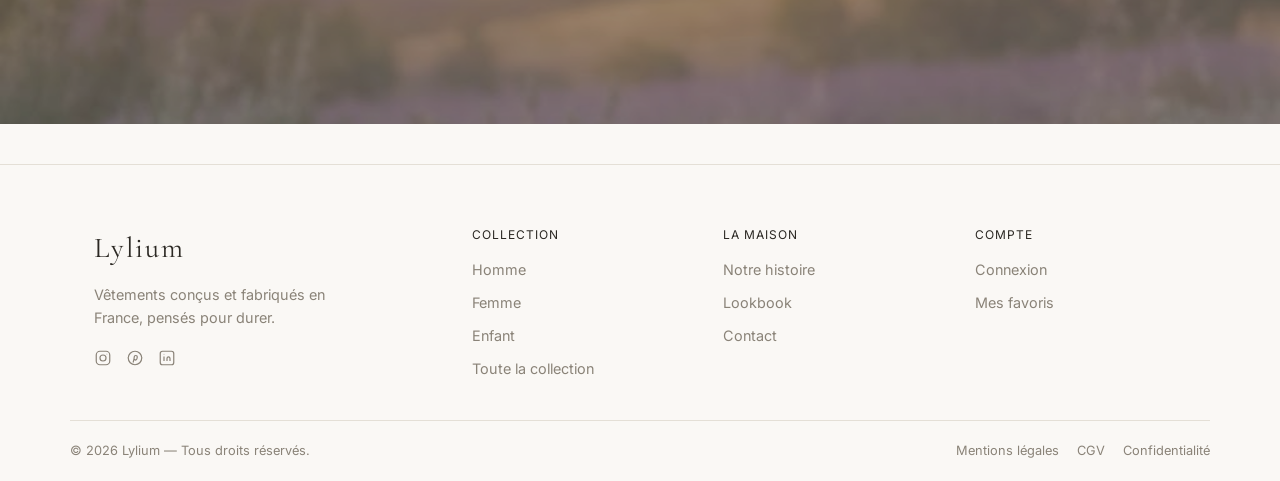
==== commit 9fac0690: "Sync docs/ (demo statique GitHub Pages) avec le nouveau hero sans photo Co-Authored-By: Claude Sonne" ====
--- a/docs/index.html
+++ b/docs/index.html
@@ -51,18 +51,42 @@
     </nav>
 
 </header>
-<div class="hero-pin-wrapper" id="heroPinWrapper">
-    <section class="hero-zoom" id="heroZoom">
-        <div class="hero-zoom-bg" id="heroZoomBg"></div>
-        <div class="hero-zoom-overlay" id="heroZoomOverlay"></div>
-        <div class="hero-zoom-content" id="heroZoomContent">
-            <h1>Lylium</h1>
-            <p class="subtitle">Vêtements français, pensés pour durer.</p>
-            <a href="collection.html" class="btn">Découvrir la collection</a>
-        </div>
-        <span class="hero-scroll-hint" id="heroScrollHint">Faites défiler ↓</span>
-    </section>
+<div class="site-intro" id="siteIntro">
+    <div class="site-intro-rule"></div>
+    <div class="site-intro-logo" aria-hidden="true">
+        <span>L</span><span>Y</span><span>L</span><span>I</span><span>U</span><span>M</span>
+    </div>
+    <p class="site-intro-tagline">Maison française — depuis toujours pensée pour durer</p>
 </div>
+<script>
+    (function () {
+        try {
+            if (sessionStorage.getItem('lylium_intro_seen')) {
+                document.getElementById('siteIntro').classList.add('site-intro--skip');
+            }
+        } catch (e) {}
+    })();
+</script>
+
+<section class="hero" id="hero">
+    <div class="hero-mark" aria-hidden="true">L</div>
+    <div class="hero-content" id="heroContent">
+        <h1>Lylium</h1>
+        <p class="subtitle">Vêtements français, pensés pour durer.</p>
+        <a href="collection.html" class="btn hero-btn">Découvrir la collection</a>
+    </div>
+    <div class="hero-marquee" aria-hidden="true">
+        <div class="hero-marquee-track">
+            <span>Fabriqué en France</span><span>✦</span>
+            <span>Matières nobles</span><span>✦</span>
+            <span>Éditions limitées</span><span>✦</span>
+            <span>Fabriqué en France</span><span>✦</span>
+            <span>Matières nobles</span><span>✦</span>
+            <span>Éditions limitées</span><span>✦</span>
+        </div>
+    </div>
+    <span class="hero-scroll-hint" id="heroScrollHint">Faites défiler ↓</span>
+</section>
 
 <section class="section section-alt">
     <div class="container two-col">
--- a/docs/css/style.css
+++ b/docs/css/style.css
@@ -501,97 +501,223 @@
     .account-dashboard { grid-template-columns: 1fr; }
 }
 
-/* Hero plein Ã©cran avec zoom au scroll (page d'accueil) */
-/* Hero Ã©pinglÃ© avec zoom + fondu au scroll */
-.hero-pin-wrapper {
-    position: relative;
-    height: 220vh; /* plus c'est grand, plus l'effet dure longtemps au scroll */
-}
-
-.hero-zoom {
-    position: sticky;
-    top: 0;
-    height: 100vh;
-    overflow: hidden;
-}
-
-.hero-zoom-bg {
-    position: absolute;
+/* Intro plein Ã©cran jouÃ©e une fois au chargement (rideau qui se lÃ¨ve) */
+.site-intro {
+    position: fixed;
     inset: 0;
-    background-image: url('../images/hero.jpg');
-    background-size: cover;
-    background-position: 38% 62%;
-    background-color: #cfc7b8;
-    transform: scale(1);
-    transform-origin: 38% 62%;
-    filter: blur(0px) brightness(1);
-    will-change: transform, filter;
-}
-
-
-.hero-zoom-overlay {
-    position: absolute;
-    inset: 0;
-    background: linear-gradient(180deg, rgba(43,40,35,0.25) 0%, rgba(43,40,35,0.15) 50%, rgba(43,40,35,0.55) 100%);
-    opacity: 0.55;
-    will-change: opacity;
-}
-
-.hero-zoom-content {
-    position: relative;
-    z-index: 2;
-    height: 100%;
+    z-index: 200;
+    background: var(--color-text);
+    color: var(--color-bg);
     display: flex;
     flex-direction: column;
     align-items: center;
     justify-content: center;
+    overflow: hidden;
+}
+
+.site-intro--skip {
+    display: none;
+}
+
+.site-intro-rule {
+    width: 0;
+    height: 1px;
+    background: rgba(250, 248, 245, 0.6);
+    margin-bottom: 28px;
+    transition: width 0.7s cubic-bezier(0.16, 0.8, 0.28, 1);
+}
+
+.site-intro-play .site-intro-rule { width: 70px; }
+
+.site-intro-logo {
+    display: flex;
+    gap: 0.1em;
+    font-family: var(--font-serif);
+    font-size: clamp(2.6rem, 10vw, 6rem);
+    letter-spacing: 8px;
+    margin: 0 0 22px;
+    color: var(--color-bg);
+}
+
+.site-intro-logo span {
+    display: inline-block;
+    opacity: 0;
+    transform: translateY(24px);
+    transition: opacity 0.7s cubic-bezier(0.16, 0.8, 0.28, 1),
+                transform 0.7s cubic-bezier(0.16, 0.8, 0.28, 1);
+}
+
+.site-intro-play .site-intro-logo span {
+    opacity: 1;
+    transform: translateY(0);
+}
+
+.site-intro-logo span:nth-child(1) { transition-delay: 0.55s; }
+.site-intro-logo span:nth-child(2) { transition-delay: 0.61s; }
+.site-intro-logo span:nth-child(3) { transition-delay: 0.67s; }
+.site-intro-logo span:nth-child(4) { transition-delay: 0.73s; }
+.site-intro-logo span:nth-child(5) { transition-delay: 0.79s; }
+.site-intro-logo span:nth-child(6) { transition-delay: 0.85s; }
+
+.site-intro-tagline {
+    font-size: 0.8rem;
+    letter-spacing: 2.5px;
+    text-transform: uppercase;
+    color: rgba(250, 248, 245, 0.65);
+    opacity: 0;
+    transform: translateY(14px);
+    transition: opacity 0.7s cubic-bezier(0.16, 0.8, 0.28, 1) 1.25s,
+                transform 0.7s cubic-bezier(0.16, 0.8, 0.28, 1) 1.25s;
+}
+
+.site-intro-play .site-intro-tagline {
+    opacity: 1;
+    transform: translateY(0);
+}
+
+/* Le rideau se lÃ¨ve pour rÃ©vÃ©ler le site */
+.site-intro-hide {
+    transform: translateY(-100%);
+    transition: transform 0.9s cubic-bezier(0.87, 0, 0.13, 1);
+}
+
+.site-intro-skip-fast.site-intro-hide {
+    transition: transform 0.45s ease;
+}
+
+@media (prefers-reduced-motion: reduce) {
+    .site-intro-rule,
+    .site-intro-logo span,
+    .site-intro-tagline,
+    .site-intro-hide {
+        transition: none !important;
+    }
+}
+
+/* Hero â€” plus de photo : typographie, matiÃ¨re et une pointe de mouvement */
+.hero {
+    position: relative;
+    height: 100vh;
+    min-height: 560px;
+    background: var(--color-text);
+    color: var(--color-bg);
+    display: flex;
+    align-items: center;
+    justify-content: center;
+    overflow: hidden;
+}
+
+.hero-mark {
+    position: absolute;
+    top: 52%;
+    left: 50%;
+    transform: translate(-50%, -50%);
+    font-family: var(--font-serif);
+    font-size: min(65vw, 56vh);
+    line-height: 1;
+    color: rgba(250, 248, 245, 0.045);
+    pointer-events: none;
+    user-select: none;
+}
+
+.hero-content {
+    position: relative;
+    z-index: 1;
     text-align: center;
-    color: #fff;
-    will-change: opacity;
-}
-
-.hero-zoom-content h1 {
-    color: #fff;
+}
+
+.hero-content h1 {
+    color: var(--color-bg);
     font-size: 4.5rem;
     letter-spacing: 6px;
     margin-bottom: 0.2em;
 }
 
-.hero-zoom-content .subtitle {
-    color: rgba(255,255,255,0.9);
+.hero-content .subtitle {
+    color: rgba(250, 248, 245, 0.85);
     font-size: 1.1rem;
     margin-bottom: 2em;
 }
 
-/* EntrÃ©e en fondu-cascade au chargement de la page (indÃ©pendante du scroll) */
-.hero-zoom-content h1,
-.hero-zoom-content .subtitle,
-.hero-zoom-content .btn {
+.hero-btn {
+    background: transparent;
+    border-color: rgba(250, 248, 245, 0.85);
+    color: var(--color-bg);
+}
+
+.hero-btn:hover {
+    background: var(--color-bg);
+    color: var(--color-text);
+    opacity: 1;
+}
+
+/* EntrÃ©e en fondu-cascade, synchronisÃ©e avec la levÃ©e du rideau */
+.hero-content h1,
+.hero-content .subtitle,
+.hero-content .btn {
     opacity: 0;
     animation: heroIntroUp 1s cubic-bezier(0.16, 0.8, 0.28, 1) forwards;
 }
-.hero-zoom-content h1 { animation-delay: 0.2s; }
-.hero-zoom-content .subtitle { animation-delay: 0.45s; }
-.hero-zoom-content .btn { animation-delay: 0.65s; }
+.hero-content h1 { animation-delay: 2.3s; }
+.hero-content .subtitle { animation-delay: 2.5s; }
+.hero-content .btn { animation-delay: 2.7s; }
+
+.site-intro--skip ~ .hero .hero-content h1,
+.site-intro--skip ~ .hero .hero-content .subtitle,
+.site-intro--skip ~ .hero .hero-content .btn {
+    animation-delay: 0.1s;
+}
 
 @keyframes heroIntroUp {
     from { opacity: 0; transform: translateY(18px); }
     to { opacity: 1; transform: translateY(0); }
 }
 
+.hero-marquee {
+    position: absolute;
+    bottom: 74px;
+    left: 0;
+    right: 0;
+    overflow: hidden;
+    border-top: 1px solid rgba(250, 248, 245, 0.15);
+    border-bottom: 1px solid rgba(250, 248, 245, 0.15);
+    padding: 14px 0;
+}
+
+.hero-marquee-track {
+    display: flex;
+    gap: 40px;
+    width: max-content;
+    white-space: nowrap;
+    font-size: 0.8rem;
+    letter-spacing: 2px;
+    text-transform: uppercase;
+    color: rgba(250, 248, 245, 0.6);
+    animation: marquee 26s linear infinite;
+}
+
+@keyframes marquee {
+    from { transform: translateX(0); }
+    to { transform: translateX(-50%); }
+}
+
 .hero-scroll-hint {
     position: absolute;
-    bottom: 30px;
+    bottom: 24px;
     left: 50%;
     transform: translateX(-50%);
-    color: rgba(255,255,255,0.85);
+    color: rgba(250, 248, 245, 0.85);
     font-size: 0.75rem;
     letter-spacing: 2px;
     text-transform: uppercase;
     z-index: 2;
     opacity: 0;
-    animation: heroHintIn 0.8s cubic-bezier(0.16, 0.8, 0.28, 1) 0.9s forwards,
-               bounceHint 2s ease-in-out 1.8s infinite;
+    animation: heroHintIn 0.8s cubic-bezier(0.16, 0.8, 0.28, 1) 3s forwards,
+               bounceHint 2s ease-in-out 3.9s infinite;
+}
+
+.site-intro--skip ~ .hero .hero-scroll-hint {
+    animation-delay: 0.3s, 1.2s;
 }
 
 @keyframes heroHintIn {
@@ -604,8 +730,9 @@
 }
 
 @media (max-width: 800px) {
-    .hero-pin-wrapper { height: 220vh; }
-    .hero-zoom-content h1 { font-size: 2.8rem; letter-spacing: 3px; }
+    .hero-content h1 { font-size: 2.8rem; letter-spacing: 3px; }
+    .hero-mark { font-size: min(80vw, 40vh); }
+    .hero-marquee { bottom: 60px; }
 }
 
 /* Apparition dynamique des sections au scroll (dÃ©clenchÃ©e en JS via IntersectionObserver) */
@@ -638,13 +765,15 @@
         opacity: 1;
         transform: none;
     }
-    .hero-zoom-content h1,
-    .hero-zoom-content .subtitle,
-    .hero-zoom-content .btn,
+    .hero-content h1,
+    .hero-content .subtitle,
+    .hero-content .btn,
     .hero-scroll-hint {
         animation: none;
         opacity: 1;
     }
+    .hero-marquee-track { animation: none; }
+    .site-intro { display: none; }
     .editorial-bg { animation: none; }
 }
 
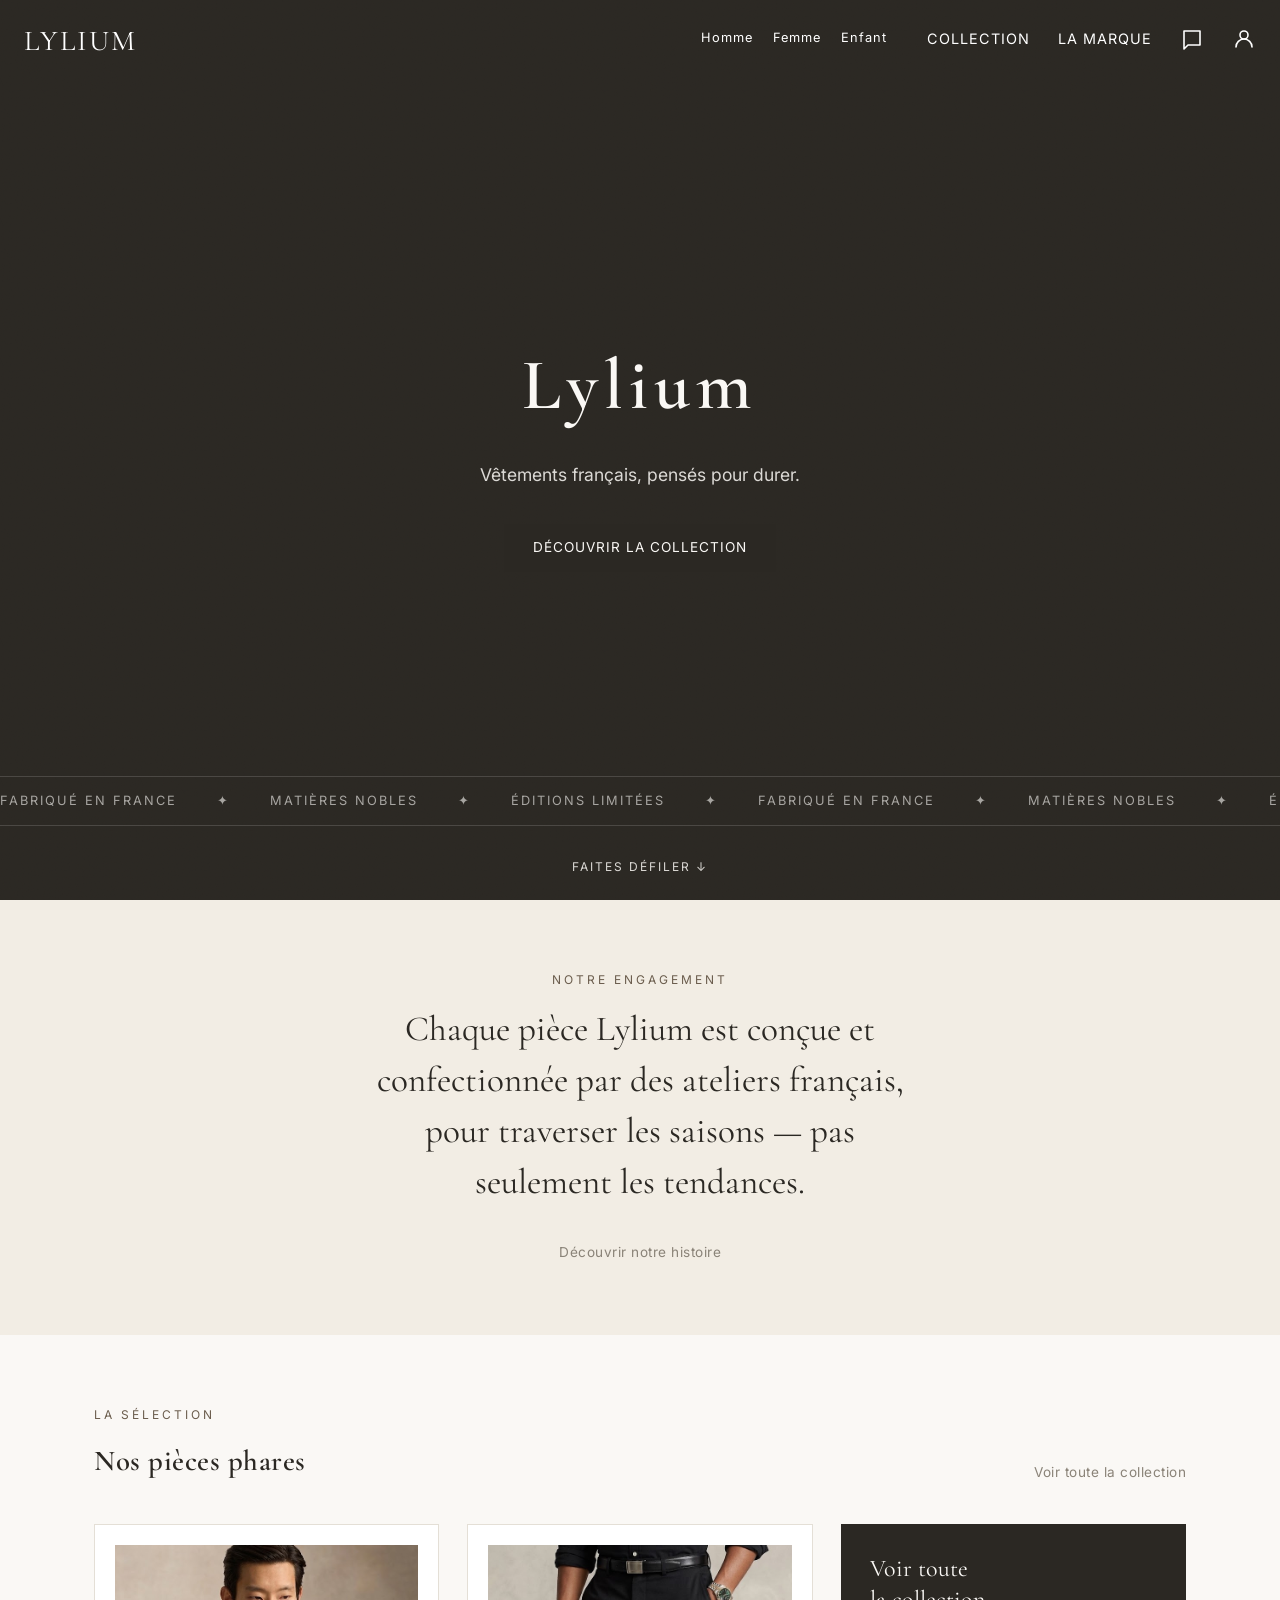
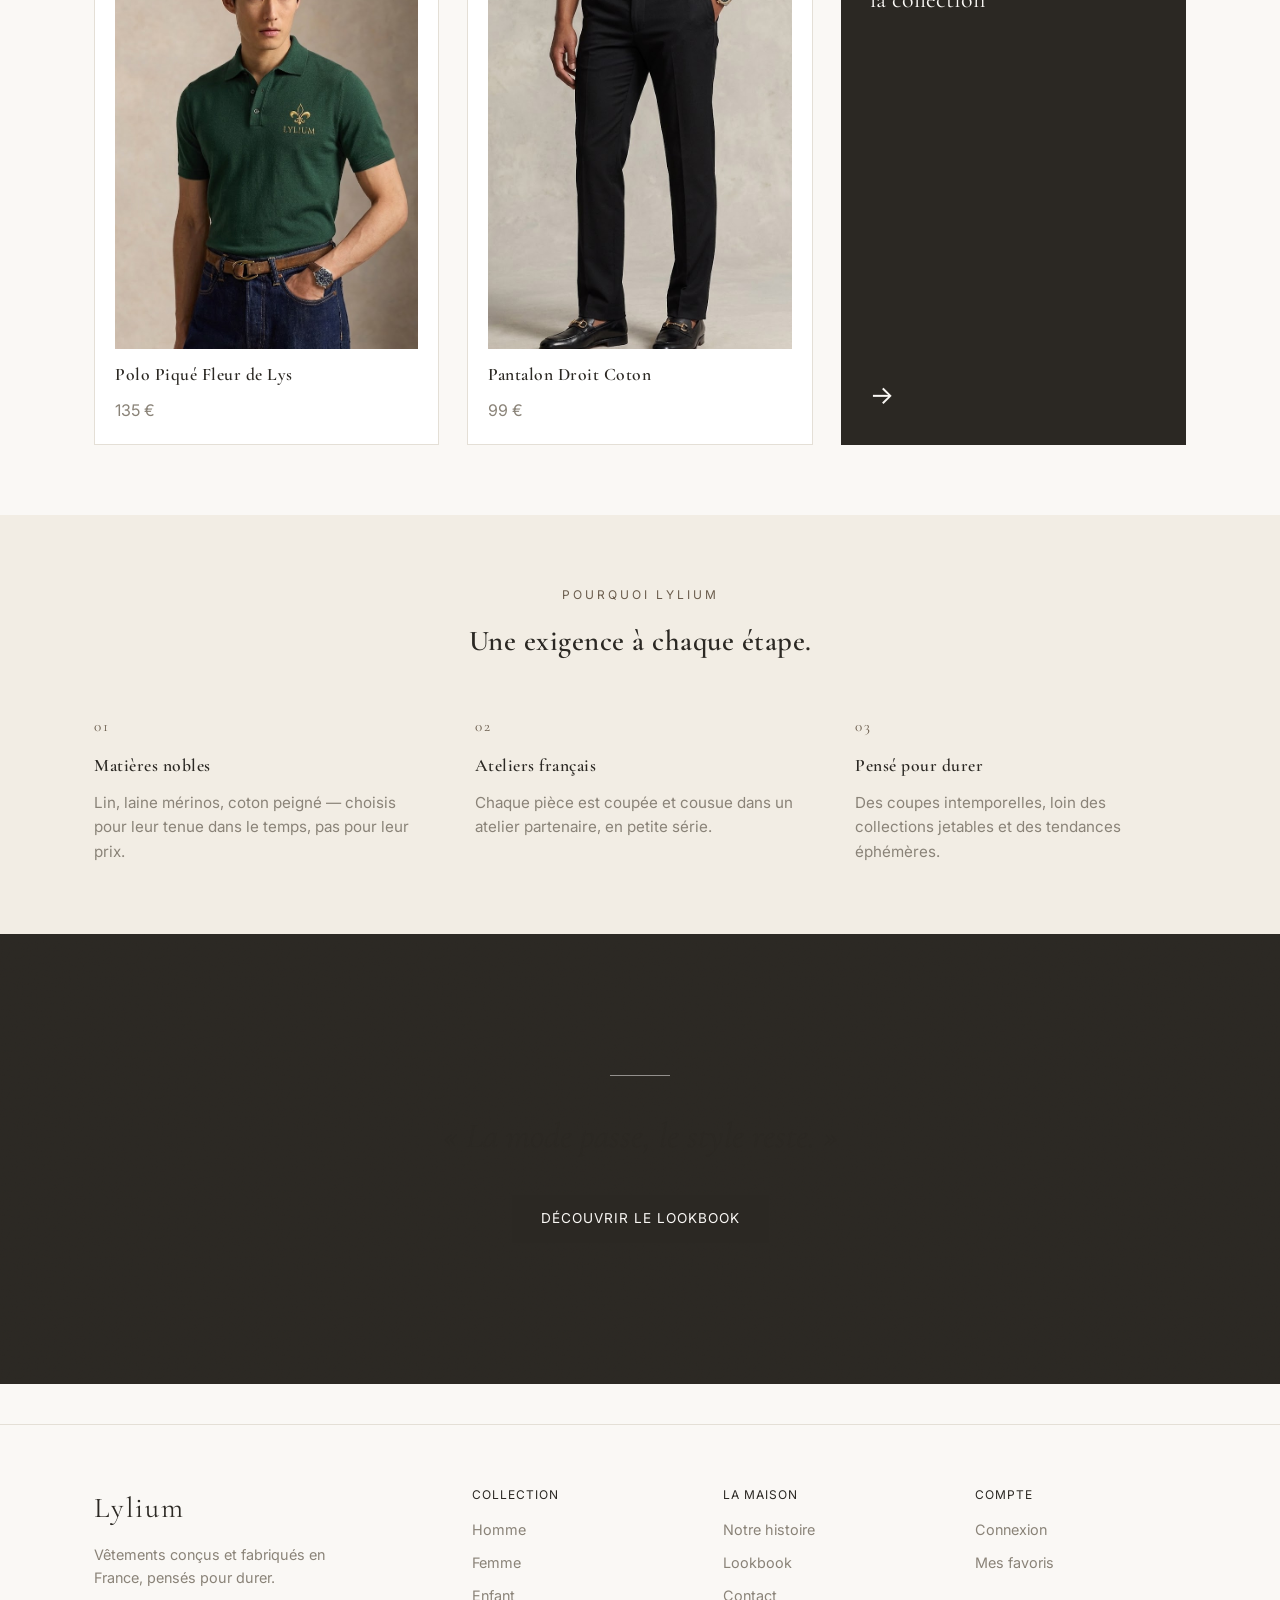
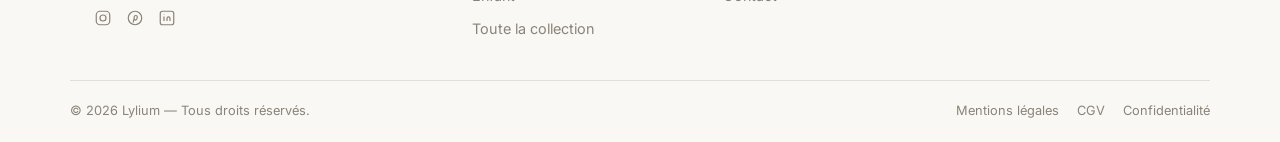
==== commit ac691ef9: "Retire le monogramme geant du hero, etend le style typographique premium au reste de la home - Hero " ====
--- a/docs/index.html
+++ b/docs/index.html
@@ -69,7 +69,7 @@
 </script>
 
 <section class="hero" id="hero">
-    <div class="hero-mark" aria-hidden="true">L</div>
+    <div class="hero-grain" aria-hidden="true"></div>
     <div class="hero-content" id="heroContent">
         <h1>Lylium</h1>
         <p class="subtitle">Vêtements français, pensés pour durer.</p>
@@ -88,22 +88,22 @@
     <span class="hero-scroll-hint" id="heroScrollHint">Faites défiler ↓</span>
 </section>
 
-<section class="section section-alt">
-    <div class="container two-col">
-        <div>
-            <h2 class="reveal">Fabriqué en France</h2>
-            <p class="reveal" style="--reveal-delay:0.1s">Chaque vêtement Lylium est conçu et confectionné par des ateliers français,
-               avec des matières sélectionnées pour leur qualité et leur durabilité.</p>
-            <a href="collection.html" class="btn btn-outline reveal" style="--reveal-delay:0.2s">Notre histoire</a>
-        </div>
-        <div class="image-placeholder reveal reveal-image" style="background-image:url('images/ateliers.jpg');--reveal-delay:0.15s"></div>
+<section class="section section-alt manifesto">
+    <div class="container narrow manifesto-inner">
+        <span class="eyebrow reveal">Notre engagement</span>
+        <p class="manifesto-statement reveal" style="--reveal-delay:0.08s">Chaque pièce Lylium est conçue et confectionnée par des ateliers français,
+           pour traverser les saisons — pas seulement les tendances.</p>
+        <a href="collection.html" class="link-underline reveal" style="--reveal-delay:0.18s">Découvrir notre histoire</a>
     </div>
 </section>
 
 <section class="section">
     <div class="container">
         <div class="section-heading reveal">
-            <h2>Nos pièces phares</h2>
+            <div>
+                <span class="eyebrow">La sélection</span>
+                <h2>Nos pièces phares</h2>
+            </div>
             <a href="collection.html" class="link-underline">Voir toute la collection</a>
         </div>
 
@@ -128,6 +128,10 @@
 
 <section class="section section-alt values-section">
     <div class="container">
+        <div class="values-heading reveal">
+            <span class="eyebrow">Pourquoi Lylium</span>
+            <h2>Une exigence à chaque étape.</h2>
+        </div>
         <div class="values-grid">
             <div class="value-item reveal">
                 <span class="value-index">01</span>
@@ -148,12 +152,12 @@
     </div>
 </section>
 
-<section class="editorial-banner reveal">
-    <div class="editorial-bg" style="background-image:url('images/homme-hero.jpg')"></div>
-    <div class="editorial-overlay"></div>
+<section class="editorial-banner">
+    <div class="hero-grain" aria-hidden="true"></div>
     <div class="editorial-content">
-        <p class="editorial-quote">« La mode passe, le style reste. »</p>
-        <a href="collection.html" class="btn">Découvrir le lookbook</a>
+        <div class="editorial-rule reveal"></div>
+        <p class="editorial-quote reveal" style="--reveal-delay:0.1s">« La mode passe, le style reste. »</p>
+        <a href="collection.html" class="btn hero-btn reveal" style="--reveal-delay:0.2s">Découvrir le lookbook</a>
     </div>
 </section>
 
--- a/docs/css/style.css
+++ b/docs/css/style.css
@@ -607,17 +607,14 @@
     overflow: hidden;
 }
 
-.hero-mark {
+/* Grain subtil pour donner du grain/de la matiÃ¨re aux fonds sombres, sans photo */
+.hero-grain {
     position: absolute;
-    top: 52%;
-    left: 50%;
-    transform: translate(-50%, -50%);
-    font-family: var(--font-serif);
-    font-size: min(65vw, 56vh);
-    line-height: 1;
-    color: rgba(250, 248, 245, 0.045);
+    inset: 0;
     pointer-events: none;
-    user-select: none;
+    opacity: 0.05;
+    mix-blend-mode: overlay;
+    background-image: url("data:image/svg+xml,%3Csvg xmlns='http://www.w3.org/2000/svg' width='140' height='140'%3E%3Cfilter id='n'%3E%3CfeTurbulence type='fractalNoise' baseFrequency='0.85' numOctaves='2' stitchTiles='stitch'/%3E%3C/filter%3E%3Crect width='100%25' height='100%25' filter='url(%23n)'/%3E%3C/svg%3E");
 }
 
 .hero-content {
@@ -731,8 +728,17 @@
 
 @media (max-width: 800px) {
     .hero-content h1 { font-size: 2.8rem; letter-spacing: 3px; }
-    .hero-mark { font-size: min(80vw, 40vh); }
     .hero-marquee { bottom: 60px; }
+}
+
+/* Petit label trackÃ© utilisÃ© au-dessus des titres de section (repÃ¨re Ã©ditorial) */
+.eyebrow {
+    display: block;
+    font-size: 0.75rem;
+    letter-spacing: 3px;
+    text-transform: uppercase;
+    color: var(--color-accent);
+    margin-bottom: 14px;
 }
 
 /* Apparition dynamique des sections au scroll (dÃ©clenchÃ©e en JS via IntersectionObserver) */
@@ -774,7 +780,6 @@
     }
     .hero-marquee-track { animation: none; }
     .site-intro { display: none; }
-    .editorial-bg { animation: none; }
 }
 
 /* Buttons */
@@ -811,13 +816,34 @@
 /* Page d'accueil â€” sections additionnelles */
 .section-heading {
     display: flex;
-    align-items: baseline;
+    align-items: flex-end;
     justify-content: space-between;
     gap: 24px;
     margin-bottom: 40px;
 }
 
 .section-heading h2 { margin-bottom: 0; }
+
+/* FabriquÃ© en France â€” dÃ©claration Ã©ditoriale, sans photo */
+.manifesto-inner {
+    text-align: center;
+}
+
+.manifesto-statement {
+    font-family: var(--font-serif);
+    font-size: clamp(1.6rem, 3vw, 2.2rem);
+    line-height: 1.45;
+    margin: 0 0 0.9em;
+}
+
+/* Nos valeurs â€” intitulÃ© */
+.values-heading {
+    text-align: center;
+    max-width: 520px;
+    margin: 0 auto 50px;
+}
+
+.values-heading h2 { margin-bottom: 0; }
 
 .link-underline {
     position: relative;
@@ -916,43 +942,36 @@
 .value-item h3 { margin-bottom: 0.6em; }
 .value-item p { color: var(--color-muted); font-size: 0.95rem; margin: 0; }
 
-/* Bandeau Ã©ditorial */
+/* Bandeau Ã©ditorial â€” citation sur fond sombre, en Ã©cho au hero (sans photo) */
 .editorial-banner {
     position: relative;
-    min-height: 60vh;
+    min-height: 50vh;
     display: flex;
     align-items: center;
     justify-content: center;
     overflow: hidden;
-}
-
-.editorial-bg {
-    position: absolute;
-    inset: 0;
-    background-size: cover;
-    background-position: center 30%;
-    background-color: #cfc7b8;
-    animation: slowZoom 24s ease-in-out infinite alternate;
-}
-
-@keyframes slowZoom {
-    from { transform: scale(1); }
-    to { transform: scale(1.08); }
-}
-
-.editorial-overlay {
-    position: absolute;
-    inset: 0;
-    background: rgba(43, 40, 35, 0.45);
+    background: var(--color-text);
 }
 
 .editorial-content {
     position: relative;
     z-index: 1;
     text-align: center;
-    color: #fff;
+    color: var(--color-bg);
     padding: 60px 24px;
     max-width: 640px;
+}
+
+.editorial-rule {
+    width: 60px;
+    height: 1px;
+    margin: 0 auto 26px;
+    background: rgba(250, 248, 245, 0.5);
+    transform: scaleX(0);
+}
+
+.editorial-rule.reveal-visible {
+    transform: scaleX(1);
 }
 
 .editorial-quote {
@@ -963,23 +982,11 @@
     margin-bottom: 1em;
 }
 
-.editorial-content .btn {
-    background: transparent;
-    border-color: rgba(255, 255, 255, 0.85);
-    color: #fff;
-}
-
-.editorial-content .btn:hover {
-    background: #fff;
-    color: var(--color-text);
-    opacity: 1;
-}
-
 @media (max-width: 800px) {
     .section-heading { flex-direction: column; align-items: flex-start; gap: 10px; }
     .values-grid { grid-template-columns: 1fr; gap: 36px; }
     .editorial-quote { font-size: 1.6rem; }
-    .editorial-banner { min-height: 50vh; }
+    .editorial-banner { min-height: 46vh; }
 }
 
 /* Grid / Cards */
